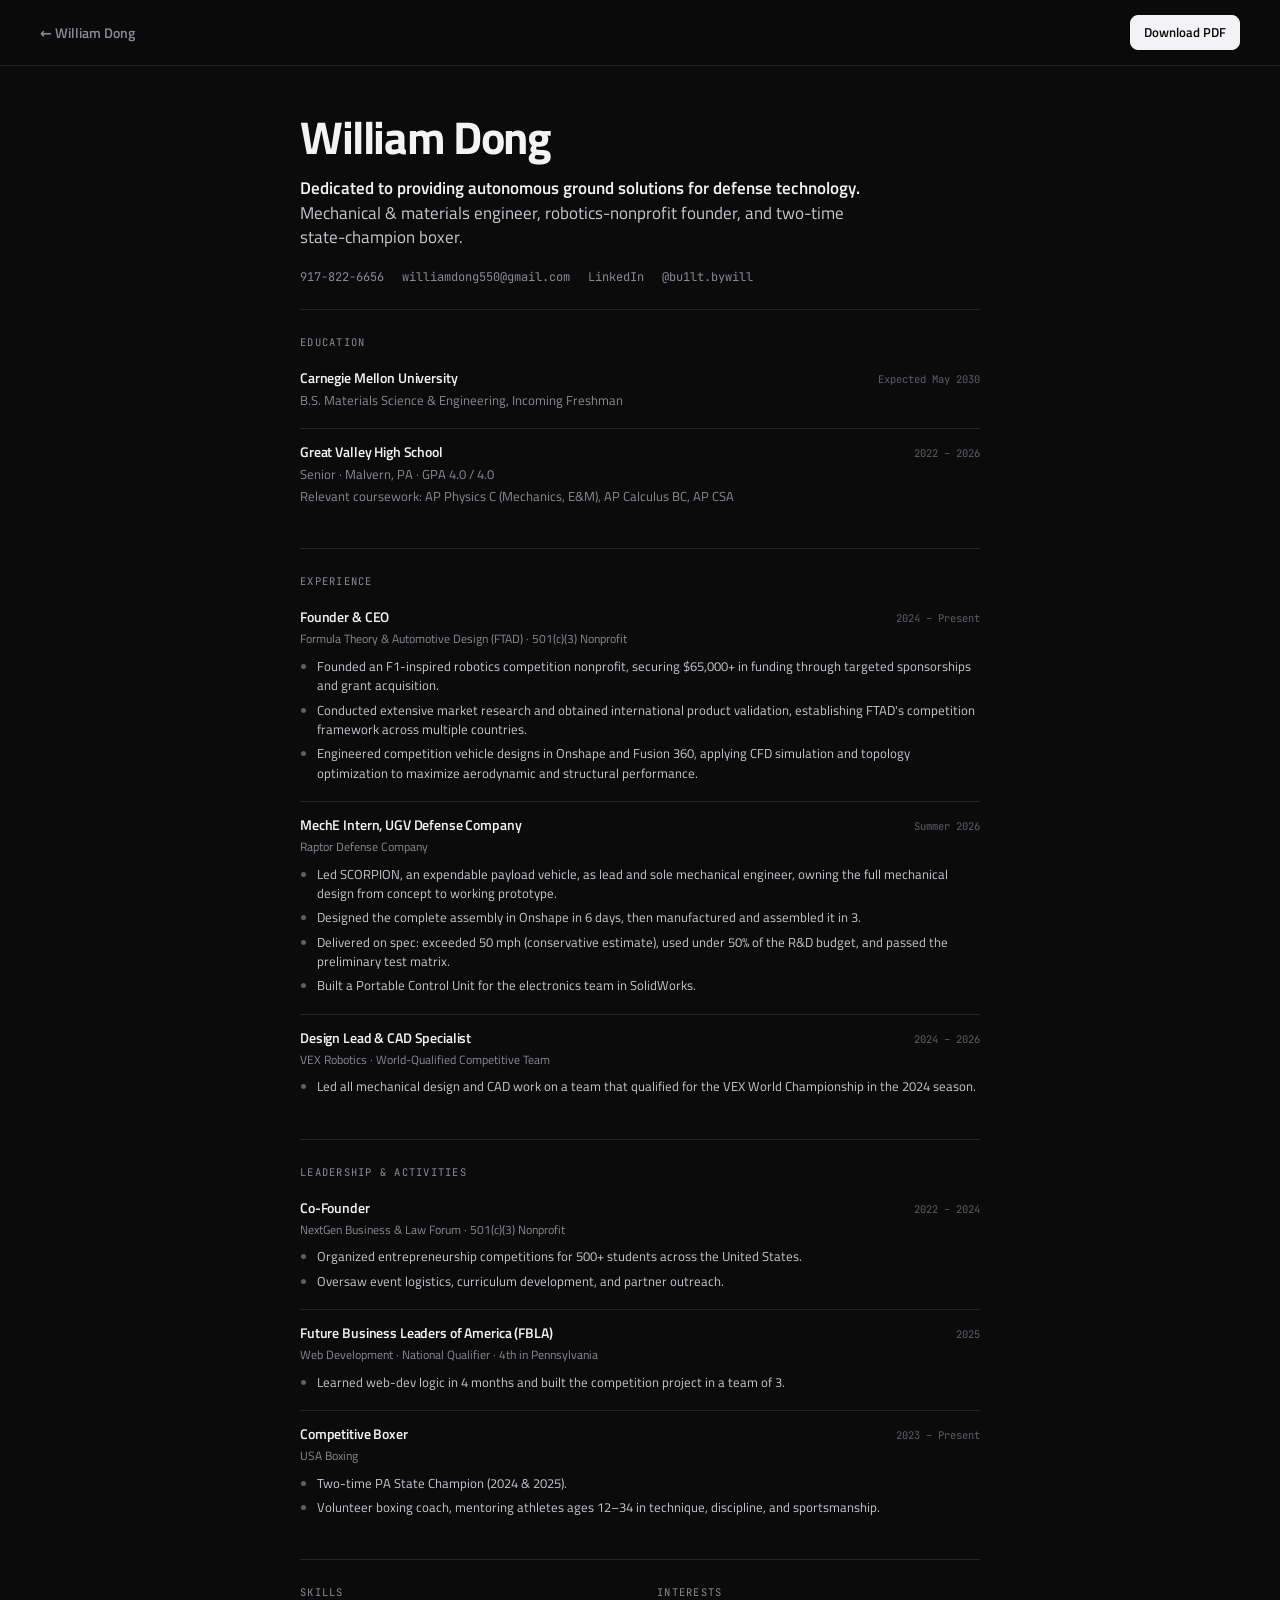
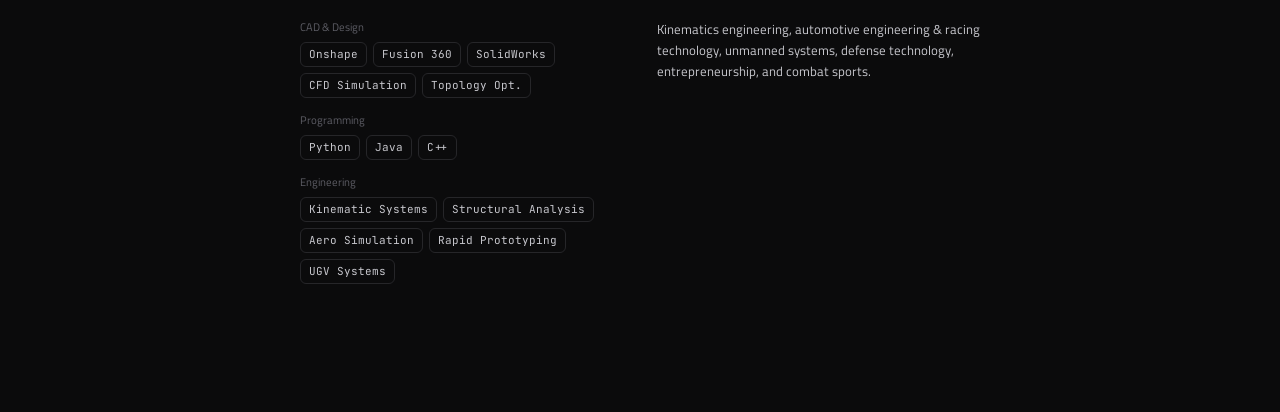
==== resume.html @ ffdb3987 "Résumé: FBLA 2025 + activity line; sync downloadable PDF - FBLA entry now shows year 2025 with a lin" ====
<!doctype html>
<html lang="en">
<head>
  <meta charset="utf-8" />
  <meta name="viewport" content="width=device-width, initial-scale=1" />
  <title>Résumé · William Dong</title>
  <meta name="description" content="Résumé of William Dong, mechanical and materials engineer dedicated to providing autonomous ground solutions for defense technology." />
  <link rel="preconnect" href="https://fonts.googleapis.com" />
  <link rel="preconnect" href="https://fonts.gstatic.com" crossorigin />
  <link href="https://fonts.googleapis.com/css2?family=Titillium+Web:wght@300;400;600;700&family=JetBrains+Mono:wght@400;500&display=swap" rel="stylesheet" />
  <link rel="stylesheet" href="./styles.css" />
  <link rel="stylesheet" href="./resume.css" />
</head>
<body class="resume-body">
  <header class="resume-top">
    <a class="back" href="./index.html">← William Dong</a>
    <a class="btn btn-primary" href="./assets/William_Dong_Resume.pdf" download>Download PDF</a>
  </header>

  <main class="resume-wrap">
    <div class="r-head">
      <h1 class="r-name">William Dong</h1>
      <p class="r-thesis"><strong>Dedicated to providing autonomous ground solutions for defense technology.</strong> Mechanical &amp; materials engineer, robotics-nonprofit founder, and two-time state-champion boxer.</p>
      <div class="r-contact">
        <a href="tel:+19178226656">917-822-6656</a>
        <a href="mailto:williamdong550@gmail.com">williamdong550@gmail.com</a>
        <a href="https://www.linkedin.com/in/william-dong-8bb0b8313/" target="_blank" rel="noopener">LinkedIn</a>
        <a href="https://www.instagram.com/bu1lt.bywill" target="_blank" rel="noopener">@bu1lt.bywill</a>
      </div>
    </div>

    <!-- Education -->
    <section class="r-section">
      <div class="r-label">Education</div>
      <div class="xp">
        <div class="xp-item edu-item">
          <div class="xp-head"><span class="xp-role">Carnegie Mellon University</span><span class="xp-when">Expected May 2030</span></div>
          <div class="deg">B.S. Materials Science &amp; Engineering, Incoming Freshman</div>
        </div>
        <div class="xp-item edu-item">
          <div class="xp-head"><span class="xp-role">Great Valley High School</span><span class="xp-when">2022 – 2026</span></div>
          <div class="deg">Senior · Malvern, PA · GPA 4.0 / 4.0</div>
          <div class="deg">Relevant coursework: AP Physics C (Mechanics, E&amp;M), AP Calculus BC, AP CSA</div>
        </div>
      </div>
    </section>

    <!-- Experience -->
    <section class="r-section">
      <div class="r-label">Experience</div>
      <div class="xp">
        <div class="xp-item">
          <div class="xp-head"><span class="xp-role">Founder &amp; CEO</span><span class="xp-when">2024 – Present</span></div>
          <div class="xp-org">Formula Theory &amp; Automotive Design (FTAD) · 501(c)(3) Nonprofit</div>
          <ul class="r-bullets">
            <li>Founded an F1-inspired robotics competition nonprofit, securing $65,000+ in funding through targeted sponsorships and grant acquisition.</li>
            <li>Conducted extensive market research and obtained international product validation, establishing FTAD's competition framework across multiple countries.</li>
            <li>Engineered competition vehicle designs in Onshape and Fusion 360, applying CFD simulation and topology optimization to maximize aerodynamic and structural performance.</li>
          </ul>
        </div>
        <div class="xp-item">
          <div class="xp-head"><span class="xp-role">MechE Intern, UGV Defense Company</span><span class="xp-when">Summer 2026</span></div>
          <div class="xp-org">Raptor Defense Company</div>
          <ul class="r-bullets">
            <li>Led SCORPION, an expendable payload vehicle, as lead and sole mechanical engineer, owning the full mechanical design from concept to working prototype.</li>
            <li>Designed the complete assembly in Onshape in 6 days, then manufactured and assembled it in 3.</li>
            <li>Delivered on spec: exceeded 50 mph (conservative estimate), used under 50% of the R&amp;D budget, and passed the preliminary test matrix.</li>
            <li>Built a Portable Control Unit for the electronics team in SolidWorks.</li>
          </ul>
        </div>
        <div class="xp-item">
          <div class="xp-head"><span class="xp-role">Design Lead &amp; CAD Specialist</span><span class="xp-when">2024 – 2026</span></div>
          <div class="xp-org">VEX Robotics · World-Qualified Competitive Team</div>
          <ul class="r-bullets">
            <li>Led all mechanical design and CAD work on a team that qualified for the VEX World Championship in the 2024 season.</li>
          </ul>
        </div>
      </div>
    </section>

    <!-- Leadership & Activities -->
    <section class="r-section">
      <div class="r-label">Leadership &amp; Activities</div>
      <div class="xp">
        <div class="xp-item">
          <div class="xp-head"><span class="xp-role">Co-Founder</span><span class="xp-when">2022 – 2024</span></div>
          <div class="xp-org">NextGen Business &amp; Law Forum · 501(c)(3) Nonprofit</div>
          <ul class="r-bullets">
            <li>Organized entrepreneurship competitions for 500+ students across the United States.</li>
            <li>Oversaw event logistics, curriculum development, and partner outreach.</li>
          </ul>
        </div>
        <div class="xp-item">
          <div class="xp-head"><span class="xp-role">Future Business Leaders of America (FBLA)</span><span class="xp-when">2025</span></div>
          <div class="xp-org">Web Development · National Qualifier · 4th in Pennsylvania</div>
          <ul class="r-bullets">
            <li>Learned web-dev logic in 4 months and built the competition project in a team of 3.</li>
          </ul>
        </div>
        <div class="xp-item">
          <div class="xp-head"><span class="xp-role">Competitive Boxer</span><span class="xp-when">2023 – Present</span></div>
          <div class="xp-org">USA Boxing</div>
          <ul class="r-bullets">
            <li>Two-time PA State Champion (2024 &amp; 2025).</li>
            <li>Volunteer boxing coach, mentoring athletes ages 12–34 in technique, discipline, and sportsmanship.</li>
          </ul>
        </div>
      </div>
    </section>

    <!-- Skills + Interests -->
    <section class="r-section">
      <div class="r-cols">
        <div>
          <div class="r-label">Skills</div>
          <div class="skills" style="margin-top:0;">
            <div class="skill-group">
              <div class="sg-label">CAD &amp; Design</div>
              <div class="sg-items"><span>Onshape</span><span>Fusion 360</span><span>SolidWorks</span><span>CFD Simulation</span><span>Topology Opt.</span></div>
            </div>
            <div class="skill-group">
              <div class="sg-label">Programming</div>
              <div class="sg-items"><span>Python</span><span>Java</span><span>C++</span></div>
            </div>
            <div class="skill-group">
              <div class="sg-label">Engineering</div>
              <div class="sg-items"><span>Kinematic Systems</span><span>Structural Analysis</span><span>Aero Simulation</span><span>Rapid Prototyping</span><span>UGV Systems</span></div>
            </div>
          </div>
        </div>
        <div>
          <div class="r-label">Interests</div>
          <p class="r-interests">Kinematics engineering, automotive engineering &amp; racing technology, unmanned systems, defense technology, entrepreneurship, and combat sports.</p>
        </div>
      </div>
    </section>
  </main>
</body>
</html>
---- styles.css ----
/* styles.css — design tokens + base + landing. Minimal, flat, near-monochrome.
   No gradients anywhere; borders + whitespace do the work. The trainer page adds
   games/trainer.css on top of these tokens. */

:root {
  --bg: #0b0b0c;
  --bg-2: #0f0f11;
  --panel: #131315;
  --panel-2: #1b1b1e;
  --line: #262629;
  --line-2: #34343a;
  --text: #f3f3f5;
  --text-2: #c7c7cd;
  --muted: #8a8a93;
  --muted-2: #5e5e66;
  --accent: #ededf0;          /* "accent" is just near-white — used for inverted buttons */
  /* semantic score colors (trainer grading only) */
  --good: #46b56b;
  --warning: #d9a441;
  --serious: #d67f56;
  --critical: #d15a4f;
  --mono: 'JetBrains Mono', ui-monospace, SFMono-Regular, Menlo, monospace;
  --sans: 'Titillium Web', system-ui, -apple-system, 'Segoe UI', Roboto, Helvetica, Arial, sans-serif;
  --maxw: 940px;
}

* { box-sizing: border-box; }
html { scroll-behavior: smooth; }
body {
  margin: 0;
  font-family: var(--sans);
  color: var(--text);
  background: var(--bg);
  -webkit-font-smoothing: antialiased;
  line-height: 1.55;
}
a { color: inherit; }
/* Landing uses an all-lowercase treatment (source keeps real casing for a11y/SEO). */
body.home { text-transform: lowercase; }
h1, h2, h3, h4 { margin: 0; line-height: 1.12; font-weight: 700; letter-spacing: -0.02em; }
p { margin: 0; }
img { max-width: 100%; display: block; }

/* ---- Buttons (shared) ---- */
.btn {
  display: inline-flex; align-items: center; gap: 8px;
  font: inherit; font-weight: 600; font-size: 12.5px;
  padding: 7px 13px; border-radius: 8px; cursor: pointer;
  border: 1px solid var(--line-2); background: transparent; color: var(--text);
  text-decoration: none; transition: background 0.15s ease, border-color 0.15s ease, color 0.15s ease;
}
.btn-primary { background: var(--text); border-color: var(--text); color: var(--bg); }
.btn-primary:hover { background: #ffffff; border-color: #ffffff; }
.btn-ghost { background: transparent; border-color: var(--line-2); color: var(--text-2); }
.btn-ghost:hover { border-color: var(--muted); color: var(--text); }

/* ============================ LANDING ============================ */

.wrap { max-width: var(--maxw); margin: 0 auto; padding: 0 clamp(20px, 6vw, 40px); }
/* On wide screens, bias the whole column toward the top-left rather than dead-center. */
@media (min-width: 1040px) {
  .wrap { margin-left: clamp(24px, 5vw, 80px); margin-right: auto; }
}

/* ---- Nav ---- */
.nav {
  position: sticky; top: 0; z-index: 30;
  display: flex; align-items: center; gap: 18px;
  padding: 16px clamp(20px, 6vw, 40px);
  background: color-mix(in srgb, var(--bg) 82%, transparent);
  backdrop-filter: blur(10px);
  border-bottom: 1px solid transparent;
  transition: border-color 0.2s ease;
}
.nav.scrolled { border-color: var(--line); }
.nav .brand { font-weight: 600; letter-spacing: -0.02em; font-size: 14px; text-decoration: none; margin-right: auto; }
.nav .links { display: flex; gap: 4px; align-items: center; }
.nav .links a {
  color: var(--muted); text-decoration: none; font-size: 13px; font-weight: 400;
  padding: 7px 11px; border-radius: 7px;
}
.nav .links a:hover { color: var(--text); }
.nav .links a.cta { color: var(--text); border: 1px solid var(--line-2); }
.nav .links a.cta:hover { border-color: var(--muted); }
@media (max-width: 620px) { .nav .links a.hide-sm { display: none; } }

/* ---- Hero ---- */
.hero { padding: clamp(20px, 3.5vw, 40px) 0 clamp(16px, 3vw, 30px); }
.hero-card {
  display: grid; grid-template-columns: minmax(0, 1.05fr) minmax(250px, 0.95fr); gap: clamp(22px, 4vw, 48px);
  align-items: start; padding: clamp(20px, 3vw, 32px);
  border: 1px solid var(--line); border-radius: 14px;
  background: color-mix(in srgb, var(--bg) 86%, transparent);
}
.hero .name { font-size: clamp(30px, 7.5vw, 62px); font-weight: 700; letter-spacing: -0.03em; }
.hero .caption { margin-top: clamp(11px, 2vw, 17px); font-size: clamp(14.5px, 2.3vw, 18px); color: var(--text); font-weight: 400; letter-spacing: -0.01em; max-width: 24ch; line-height: 1.3; }
.hero .sub { margin-top: 16px; max-width: 62ch; font-size: 13.5px; color: var(--muted); line-height: 1.65; }
.hero .cta-row { margin-top: 18px; display: flex; flex-wrap: wrap; gap: 9px; }

/* Small, quick-reading companion to the name card. */
.interests { min-width: 0; }
.interests-label { font-family: var(--mono); color: var(--muted); font-size: 10px; letter-spacing: 0.1em; margin-bottom: 8px; }
.interest-list { border-top: 1px solid var(--line); }
.interest-item { padding: 9px 0 10px; border-bottom: 1px solid var(--line); }
.interest-item h2 { display: inline; font-size: 13px; letter-spacing: -0.01em; }
.interest-item h2::after { content: " — "; color: var(--muted-2); font-weight: 400; }
.interest-item p { display: inline; color: var(--muted); font-size: 12px; line-height: 1.42; }
.interest-item { transition: border-color 0.15s ease; }
.interest-item:hover { border-color: var(--muted); }
.interest-item:hover h2 { color: #fff; }
.interest-item kbd {
  display: inline-block; padding: 0 4px; border: 1px solid var(--line-2); border-bottom-color: var(--muted-2);
  border-radius: 3px; font: 500 9px/1.55 var(--mono); color: var(--text-2); vertical-align: 1px;
}
@media (max-width: 680px) {
  .hero-card { grid-template-columns: 1fr; gap: 22px; padding: 20px; }
}

/* ---- Ambient CAD backdrop (pre-rendered spinning monochrome SCORPION) ---- */
.cad-backdrop { position: fixed; inset: 0; z-index: 0; pointer-events: none; overflow: hidden; }
.cad-video {
  position: absolute; top: 50%; right: clamp(28px, 11vw, 180px); transform: translateY(-50%);
  width: min(40vw, 520px); height: auto;
  opacity: 0.13; filter: blur(1.6px);
  /* soft edge fade so the (opaque) video melts into the page — no rectangle seam */
  -webkit-mask-image: radial-gradient(115% 100% at 66% 50%, #000 42%, transparent 76%);
          mask-image: radial-gradient(115% 100% at 66% 50%, #000 42%, transparent 76%);
}
/* Page content sits above the backdrop; the project modal (z 60) stays on top of both. */
.hero, main, .foot { position: relative; z-index: 1; }
@media (max-width: 860px) { .cad-backdrop { display: none; } }

/* ---- Section scaffolding ---- */
.section { padding: clamp(24px, 4.5vw, 44px) 0; border-top: 1px solid var(--line); }
.section-head { margin-bottom: 20px; }
.section-head .kicker { font-family: var(--mono); font-size: 10.5px; color: var(--muted); letter-spacing: 0.08em; text-transform: lowercase; margin-bottom: 9px; }
.section-head h2 { font-size: clamp(16.5px, 2.8vw, 21px); }
.section-head p { color: var(--muted); font-size: 12.5px; max-width: 56ch; margin-top: 7px; }

/* ---- Featured trainer (flat) ---- */
.featured {
  border: 1px solid var(--line); border-radius: 14px; background: var(--panel);
  padding: clamp(20px, 3.6vw, 30px);
}
.featured .tag { font-family: var(--mono); font-size: 11px; color: var(--muted); letter-spacing: 0.06em; text-transform: lowercase; }
.featured h3 { font-size: clamp(18px, 3vw, 23px); margin: 10px 0 12px; }
.featured p { color: var(--text-2); font-size: 13.5px; line-height: 1.6; max-width: 62ch; }
.featured .cta-row { margin-top: 18px; display: flex; gap: 10px; flex-wrap: wrap; }

/* ---- Projects ---- */
.grid { display: grid; grid-template-columns: repeat(3, 1fr); gap: 10px; }
@media (max-width: 820px) { .grid { grid-template-columns: 1fr 1fr; } }
@media (max-width: 540px) { .grid { grid-template-columns: 1fr; } }
.proj {
  position: relative; display: flex; flex-direction: column;
  background: var(--panel); border: 1px solid var(--line); border-radius: 12px;
  padding: 15px; text-decoration: none; color: inherit;
  transition: border-color 0.15s ease; min-height: 146px;
}
.proj:hover { border-color: var(--line-2); }
.proj .p-top { display: flex; align-items: center; justify-content: flex-end; margin-bottom: 10px; }
.proj .p-status { font-family: var(--mono); font-size: 9.5px; letter-spacing: 0.04em; text-transform: lowercase; color: var(--muted-2); }
.proj .p-status.live { color: var(--good); }
.proj h3 { font-size: 13.5px; letter-spacing: -0.01em; font-weight: 600; }
.proj .p-desc { margin-top: 6px; color: var(--muted); font-size: 12px; line-height: 1.5; flex: 1; }
.proj .p-tags { margin-top: 11px; display: flex; flex-wrap: wrap; gap: 6px; }
.proj .p-tags span { font-size: 10px; color: var(--muted); font-family: var(--mono); }
.proj .p-tags span::before { content: "#"; opacity: 0.5; }
.proj .p-arrow { position: absolute; top: 15px; right: 15px; color: var(--muted); opacity: 0; transition: opacity 0.15s ease; }
.proj:hover .p-arrow { opacity: 1; }
/* Problem / solution card body (the full write-up now lives in the modal). */
.proj .p-ps { margin-top: 7px; display: flex; flex-direction: column; gap: 8px; flex: 1; }
.proj .ps-line { font-size: 11.5px; line-height: 1.42; color: var(--muted); margin: 0; }
.proj .ps-line.sol { color: var(--text-2); }
.proj .ps-k {
  display: block; font-family: var(--mono); font-size: 8.5px; letter-spacing: 0.09em;
  color: var(--muted-2); margin-bottom: 2px;
}
.proj-feature .ps-line { font-size: 12.5px; }

/* Trainer sits standalone on the right (it has an interactive demo); the other work is a grid on the left. */
.projects-layout { display: grid; grid-template-columns: 1.55fr 1fr; gap: 10px; align-items: stretch; }
.projects-layout > .grid { grid-template-columns: 1fr 1fr; }
@media (max-width: 720px) { .projects-layout { grid-template-columns: 1fr; } }
@media (max-width: 540px) { .projects-layout > .grid { grid-template-columns: 1fr; } }

.proj-feature { padding: 20px; background: var(--panel-2); border-color: var(--line-2); }
.proj-feature h3 { font-size: 17px; margin-top: 2px; }
.proj-feature .p-desc { font-size: 12.5px; color: var(--text-2); }
.pf-cta { margin-top: 16px; font-family: var(--mono); font-size: 12px; font-weight: 500; color: var(--text); }
.proj-feature:hover .pf-cta { text-decoration: underline; text-underline-offset: 3px; }

/* ---- About / experience / education ---- */
.about-bio { max-width: 64ch; color: var(--text-2); font-size: 13.5px; line-height: 1.68; }
.about-cols { display: grid; grid-template-columns: 1.5fr 1fr; gap: 34px; margin-top: 28px; }
@media (max-width: 720px) { .about-cols { grid-template-columns: 1fr; gap: 26px; } }
.col-title { font-family: var(--mono); font-size: 10.5px; color: var(--muted); letter-spacing: 0.08em; text-transform: lowercase; margin-bottom: 15px; }

.xp { display: flex; flex-direction: column; }
.xp-item { padding: 13px 0; border-top: 1px solid var(--line); }
.xp-item:first-of-type { border-top: 0; padding-top: 0; }
.xp-head { display: flex; justify-content: space-between; align-items: baseline; gap: 12px; }
.xp-role { font-size: 13.5px; font-weight: 600; letter-spacing: -0.01em; }
.xp-when { font-family: var(--mono); font-size: 10.5px; color: var(--muted-2); white-space: nowrap; }
.xp-org { font-size: 12px; color: var(--muted); margin-top: 2px; }
.xp-note { font-size: 12px; color: var(--text-2); margin-top: 7px; line-height: 1.55; }

.edu-item { padding-bottom: 18px; }
.edu-item .xp-role { font-size: 13.5px; }
.edu-item .deg { font-size: 12.5px; color: var(--muted); margin-top: 2px; }
.skills { margin-top: 26px; }
.skill-group { margin-bottom: 14px; }
.skill-group .sg-label { font-size: 11px; color: var(--muted-2); margin-bottom: 6px; }
.skill-group .sg-items { display: flex; flex-wrap: wrap; gap: 6px; }
.skill-group .sg-items span { font-size: 11px; font-family: var(--mono); color: var(--text-2); border: 1px solid var(--line); border-radius: 6px; padding: 3px 8px; }

/* ---- Story / timeline (horizontal rail; titles always shown, notes reveal on hover) ---- */
.timeline-h { margin-top: 4px; }
/* single continuous rail: one row, items shrink to fit so it never scrolls */
.tl-track { display: flex; flex-wrap: nowrap; gap: 0; align-items: flex-start; overflow: visible; }
.tl-item {
  position: relative; flex: 1 1 0; min-width: 0; cursor: pointer;
  border-top: 1px solid var(--line);
  padding: 17px 16px 4px 0;      /* rail sits on the top border; right pad separates columns */
  align-self: flex-start;
}
.tl-item:focus-visible { outline: 2px solid var(--muted); outline-offset: 4px; border-radius: 2px; }
.tl-dot {
  position: absolute; top: -6px; left: 0; width: 12px; height: 12px;
  border-radius: 50%; border: 1px solid var(--line-2); background: var(--bg);
  transition: border-color 0.15s ease;
}
.tl-item:hover .tl-dot { border-color: var(--muted); }
/* the present moment reads as a filled node */
.tl-now .tl-dot { background: var(--text); border-color: var(--text); }
/* clicking a node pins its blurb open; an extra ring marks the selected node */
.tl-dot::after {
  content: ""; position: absolute; inset: -4px; border-radius: 50%;
  border: 1px solid var(--muted); opacity: 0; transform: scale(0.55);
  transition: opacity 0.18s ease, transform 0.18s ease; pointer-events: none;
}
.tl-item.tl-pinned .tl-dot { border-color: var(--text); }
.tl-item.tl-pinned .tl-dot::after { opacity: 1; transform: none; }

.tl-meta { display: flex; align-items: baseline; gap: 8px; }
.tl-meta .tl-year { font-family: var(--mono); font-size: 12.5px; font-weight: 500; color: var(--text); letter-spacing: 0.01em; }
.tl-meta .tl-when { font-family: var(--mono); font-size: 9.5px; color: var(--muted-2); letter-spacing: 0.05em; text-transform: lowercase; }
.tl-title { font-size: 12.5px; font-weight: 600; letter-spacing: -0.01em; margin-top: 8px; color: var(--text); }
/* note is a floating popover: it overlays neighbours on hover, never pushes layout */
.tl-note {
  position: absolute; top: 100%; left: 0; z-index: 8;
  width: 240px; max-width: 82vw; margin-top: 8px;
  color: var(--text-2); font-size: 11.5px; line-height: 1.5;
  background: var(--panel-2); border: 1px solid var(--line-2); border-radius: 10px;
  box-shadow: 0 12px 32px -12px rgba(0, 0, 0, 0.65);
  padding: 11px 13px;
  opacity: 0; visibility: hidden; transform: translateY(-4px); pointer-events: none;
  transition: opacity 0.18s ease, transform 0.18s ease, visibility 0.18s ease;
}
/* right-edge items open leftward so the popover stays on-screen */
.tl-item:nth-last-child(-n+2) .tl-note { left: auto; right: 0; }
/* hover/focus peek only when nothing is pinned — so at most one caption ever shows */
.tl-track:not(.has-pinned) .tl-item:hover .tl-note,
.tl-track:not(.has-pinned) .tl-item:focus-within .tl-note,
.tl-item.tl-pinned .tl-note { opacity: 1; visibility: visible; transform: none; pointer-events: auto; }
.tl-note em { font-style: italic; color: var(--text); }
@media (prefers-reduced-motion: reduce) { .tl-note { transition: opacity 0.18s ease; } }

/* narrow screens: a horizontal line won't fit, so switch to a vertical timeline (still no scrollbars) */
@media (max-width: 820px) {
  .tl-track { flex-direction: column; }
  .tl-item {
    flex: none; width: 100%; min-width: 0;
    border-top: 0; border-left: 1px solid var(--line);
    padding: 0 0 20px 22px;        /* rail moves to the left edge */
  }
  .tl-item:last-child { padding-bottom: 0; }
  .tl-dot { top: 2px; left: -6px; }
  .tl-note,
  .tl-item:nth-last-child(-n+2) .tl-note { left: 22px; right: auto; width: min(340px, 86%); }
}

/* ---- Contact / footer ---- */
.contact h2 { font-size: clamp(18px, 3.6vw, 25px); }
.contact p { color: var(--muted); margin: 12px 0 20px; max-width: 50ch; font-size: 13.5px; }
.contact .links { display: flex; gap: 10px; flex-wrap: wrap; }
.icon-btn {
  display: inline-flex; align-items: center; justify-content: center;
  width: 40px; height: 40px; border-radius: 9px;
  border: 1px solid var(--line-2); background: transparent; color: var(--text-2);
  text-decoration: none;
  transition: background 0.15s ease, border-color 0.15s ease, color 0.15s ease, transform 0.15s ease;
}
.icon-btn:hover { border-color: var(--muted); color: var(--text); transform: translateY(-1px); }
.icon-btn:focus-visible { outline: 2px solid var(--muted); outline-offset: 2px; }
.icon-btn svg { width: 18px; height: 18px; display: block; }
@media (prefers-reduced-motion: reduce) { .icon-btn { transition: none; } .icon-btn:hover { transform: none; } }
footer.foot { border-top: 1px solid var(--line); padding: 24px 0; }
footer.foot .wrap { display: flex; align-items: center; justify-content: space-between; gap: 12px; flex-wrap: wrap; }
footer.foot .muted { color: var(--muted-2); font-size: 12px; }

/* reveal-on-scroll — fade only (no translate) so elements don't shift on render */
.reveal { opacity: 0; transition: opacity 0.5s ease; }
.reveal.in { opacity: 1; }
@media (prefers-reduced-motion: reduce) {
  .reveal { opacity: 1; transition: none; }
  html { scroll-behavior: auto; }
}

/* ---- Project detail modal ---- */
.modal { position: fixed; inset: 0; z-index: 60; display: grid; place-items: center; padding: clamp(14px, 4vw, 32px); }
.modal[hidden] { display: none; }
.modal-backdrop { position: absolute; inset: 0; background: rgba(0, 0, 0, 0.62); backdrop-filter: blur(4px); animation: modal-fade 0.18s ease; }
.modal-card {
  position: relative; z-index: 1; width: min(880px, 100%); max-height: min(88vh, 720px);
  overflow: auto; background: var(--panel); border: 1px solid var(--line-2);
  border-radius: 16px; animation: modal-pop 0.2s ease;
}
.modal-x {
  position: absolute; top: 12px; right: 12px; z-index: 3;
  width: 30px; height: 30px; border-radius: 8px; cursor: pointer;
  border: 1px solid var(--line-2); background: var(--panel-2); color: var(--text-2);
  font-size: 19px; line-height: 1; display: grid; place-items: center;
  transition: color 0.15s ease, border-color 0.15s ease;
}
.modal-x:hover { color: var(--text); border-color: var(--muted); }
.modal-body { display: grid; grid-template-columns: 1fr 0.85fr; align-items: stretch; }
.modal.no-media .modal-body { grid-template-columns: 1fr; }
.modal-main { padding: clamp(22px, 3.4vw, 34px); }
.pm-status { font-family: var(--mono); font-size: 11px; letter-spacing: 0.04em; color: var(--muted-2); text-transform: lowercase; }
.pm-status.live { color: var(--good); }
.pm-title { font-size: clamp(20px, 3.2vw, 26px); margin: 8px 0 14px; }
.pm-ps {
  margin: 0 0 16px; display: flex; flex-direction: column; gap: 10px;
  padding: 14px 16px; border: 1px solid var(--line); border-radius: 10px; background: var(--panel-2);
}
.pm-ps:empty { display: none; }
.pm-ps .ps-line { font-size: 13px; line-height: 1.5; color: var(--text-2); margin: 0; }
.pm-ps .ps-k {
  display: block; font-family: var(--mono); font-size: 9.5px; letter-spacing: 0.08em;
  color: var(--muted); margin-bottom: 3px;
}
.pm-desc { color: var(--text-2); font-size: 14px; line-height: 1.68; }
.pm-tags { margin-top: 18px; display: flex; flex-wrap: wrap; gap: 8px; }
.pm-tags:empty { display: none; }
.pm-tags span { font-size: 11px; font-family: var(--mono); color: var(--muted); }
.pm-tags span::before { content: "#"; opacity: 0.5; }
.pm-actions { margin-top: 22px; display: flex; gap: 10px; flex-wrap: wrap; }
.pm-actions:empty { display: none; }
.modal-media { background: #f4f4f5; display: flex; flex-direction: column; min-height: 260px; border-left: 1px solid var(--line); }
.modal.no-media .modal-media { display: none; }
.modal-media > #pmImg { width: 100%; flex: 1; min-height: 0; object-fit: contain; padding: 18px; }
.modal-media > #pmModel {
  width: 100%; flex: 1; min-height: 340px;
  --poster-color: transparent;
  background:
    radial-gradient(120% 90% at 50% 12%, #fbfbfc 0%, #eeeef1 60%, #e4e4e8 100%);
}
.modal-media > #pmModel[hidden] { display: none; }
.pm-thumbs { display: flex; gap: 8px; padding: 0 14px 14px; flex-wrap: wrap; }
.pm-thumbs:empty { display: none; }
.pm-thumbs button {
  width: 54px; height: 40px; padding: 0; border-radius: 6px; overflow: hidden; cursor: pointer;
  border: 1px solid var(--line-2); background: #fff; opacity: 0.55;
  transition: opacity 0.15s ease, border-color 0.15s ease;
}
.pm-thumbs button:hover { opacity: 0.85; }
.pm-thumbs button.active { opacity: 1; border-color: #6b6b74; }
.pm-thumbs button img { width: 100%; height: 100%; object-fit: cover; padding: 0; }
.pm-thumbs button.thumb-3d {
  display: grid; place-items: center; opacity: 0.75;
  font-family: var(--mono); font-size: 12px; font-weight: 500; letter-spacing: 0.04em;
  color: var(--text-2); background: #fff;
}
.pm-thumbs button.thumb-3d::after { content: "\00B7 spin"; font-size: 9px; color: var(--muted); margin-left: 3px; }
.pm-thumbs button.thumb-3d.active { opacity: 1; color: var(--text); }
body.modal-open { overflow: hidden; }
@keyframes modal-fade { from { opacity: 0; } to { opacity: 1; } }
@keyframes modal-pop { from { opacity: 0; transform: translateY(8px) scale(0.99); } to { opacity: 1; transform: none; } }
@media (max-width: 680px) {
  .modal-body { grid-template-columns: 1fr; }
  .modal-media { order: -1; border-left: 0; border-bottom: 1px solid var(--line); min-height: 200px; }
}
@media (prefers-reduced-motion: reduce) {
  .modal-backdrop, .modal-card { animation: none; }
}
---- resume.css ----
/* resume.css — standalone résumé page. Reuses design tokens + .xp / .skill
   classes from styles.css; keeps real casing (not lowercased like the landing). */

.resume-top {
  position: sticky; top: 0; z-index: 10;
  display: flex; align-items: center; justify-content: space-between; gap: 12px;
  padding: 15px clamp(18px, 5vw, 40px);
  background: color-mix(in srgb, var(--bg) 86%, transparent);
  backdrop-filter: blur(10px); border-bottom: 1px solid var(--line);
}
.resume-top .back { color: var(--muted); text-decoration: none; font-weight: 600; font-size: 14px; }
.resume-top .back:hover { color: var(--text); }

.resume-wrap { max-width: 760px; margin: 0 auto; padding: clamp(26px, 5vw, 46px) clamp(18px, 5vw, 40px) 90px; }

/* ---- Header ---- */
.r-head { padding-bottom: 22px; border-bottom: 1px solid var(--line); }
.r-name { font-size: clamp(28px, 6vw, 46px); font-weight: 700; letter-spacing: -0.03em; }
.r-thesis { margin-top: 12px; font-size: clamp(14px, 2.2vw, 16.5px); color: var(--text-2); line-height: 1.5; max-width: 56ch; }
.r-thesis strong { color: var(--text); font-weight: 600; }
.r-contact { margin-top: 18px; display: flex; flex-wrap: wrap; gap: 7px 18px; font-family: var(--mono); font-size: 12px; color: var(--muted); }
.r-contact a { color: var(--muted); text-decoration: none; transition: color 0.15s ease; }
.r-contact a:hover { color: var(--text); }

/* ---- Sections (reuse .xp / .edu / .skills from styles.css) ---- */
.r-section { padding: 24px 0; border-top: 1px solid var(--line); }
.r-section:first-of-type { border-top: 0; }
.r-label { font-family: var(--mono); font-size: 10.5px; letter-spacing: 0.12em; text-transform: uppercase; color: var(--muted); margin-bottom: 18px; }

.r-bullets { margin: 8px 0 0; padding-left: 17px; }
.r-bullets li { font-size: 12.5px; color: var(--text-2); line-height: 1.55; margin-bottom: 5px; }
.r-bullets li::marker { color: var(--muted-2); }

.r-cols { display: grid; grid-template-columns: 1fr 1fr; gap: 22px 34px; }
@media (max-width: 640px) { .r-cols { grid-template-columns: 1fr; gap: 20px; } }

.r-interests { font-size: 12.5px; color: var(--text-2); line-height: 1.7; }

/* ---- Print: clean white sheet, hide the sticky bar ---- */
@page { margin: 12mm 14mm; }
@media print {
  .resume-top, .drift-off { display: none !important; }
  :root { --bg: #fff; --text: #111; --text-2: #333; --muted: #555; --muted-2: #777; --line: #ddd; --line-2: #ccc; }
  body { background: #fff; color: #111; }
  .resume-wrap { max-width: none; padding: 0; }
  .r-section { break-inside: avoid; }
}
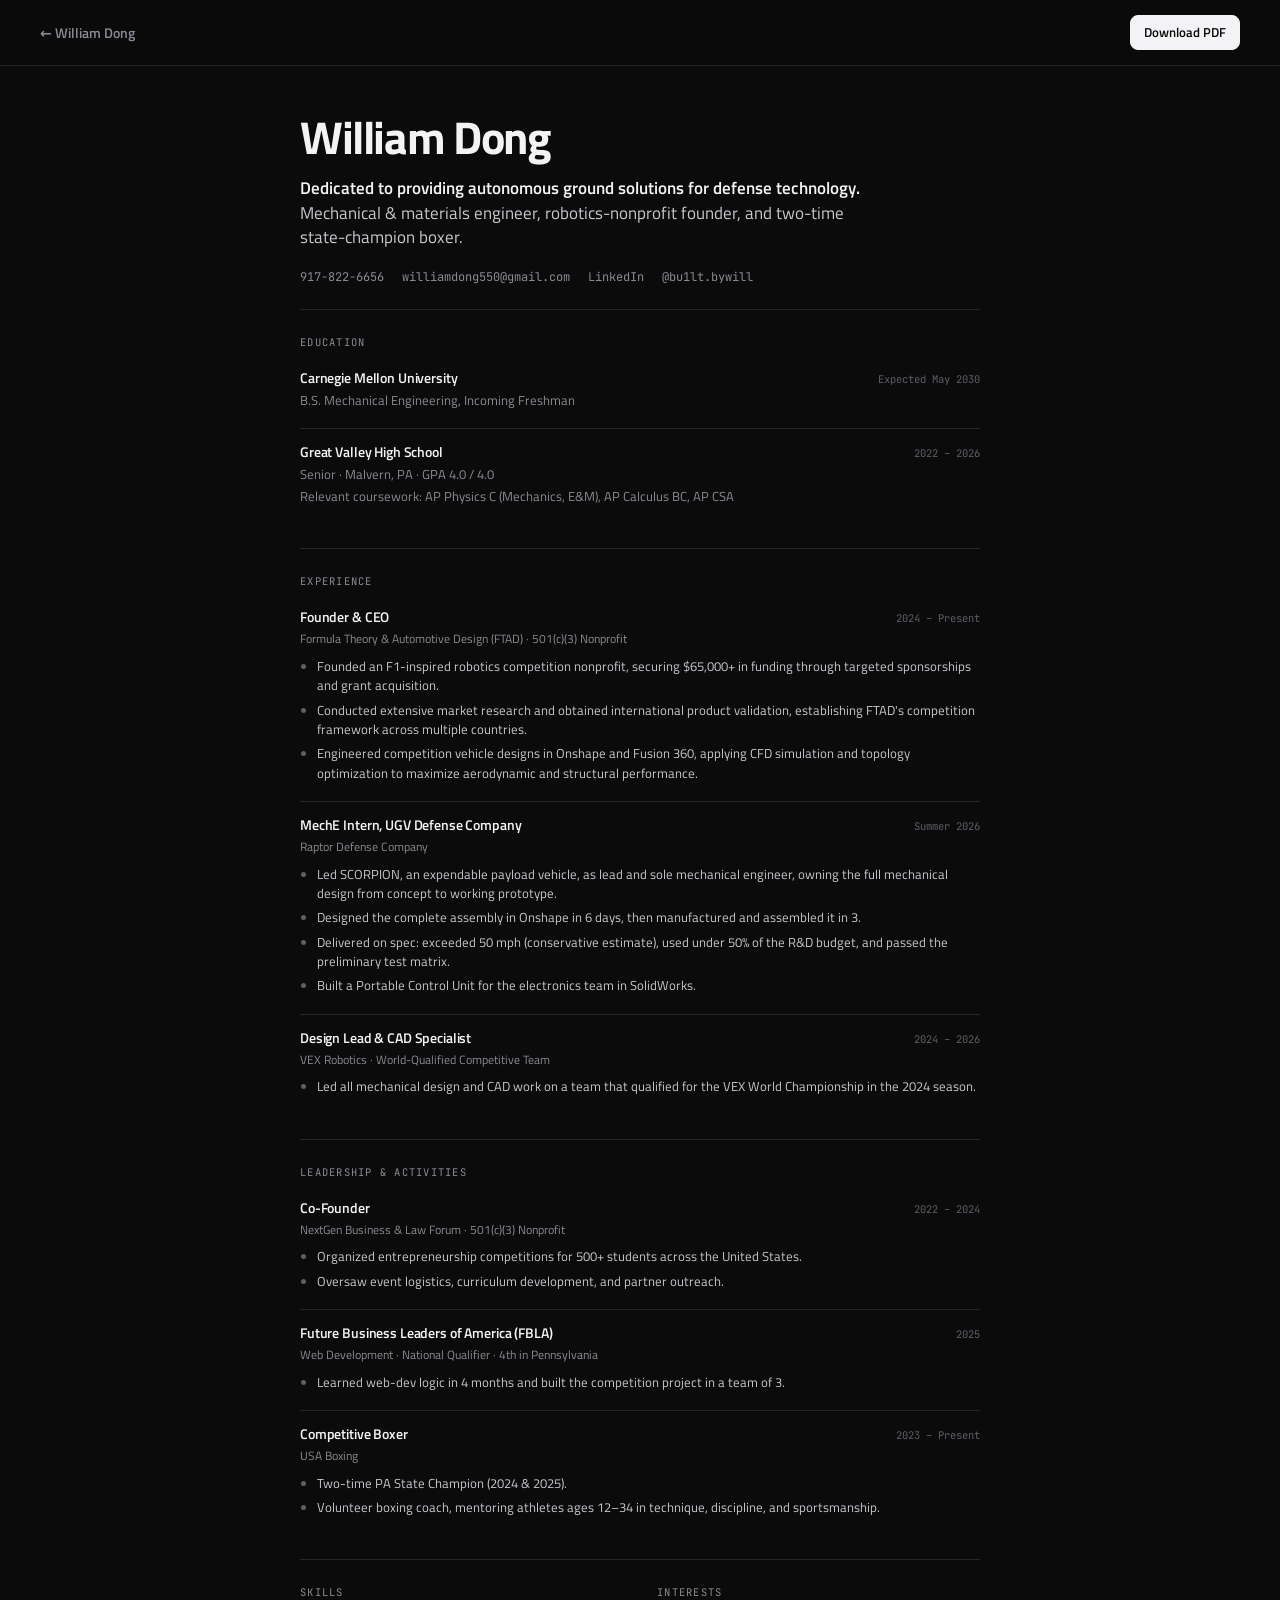
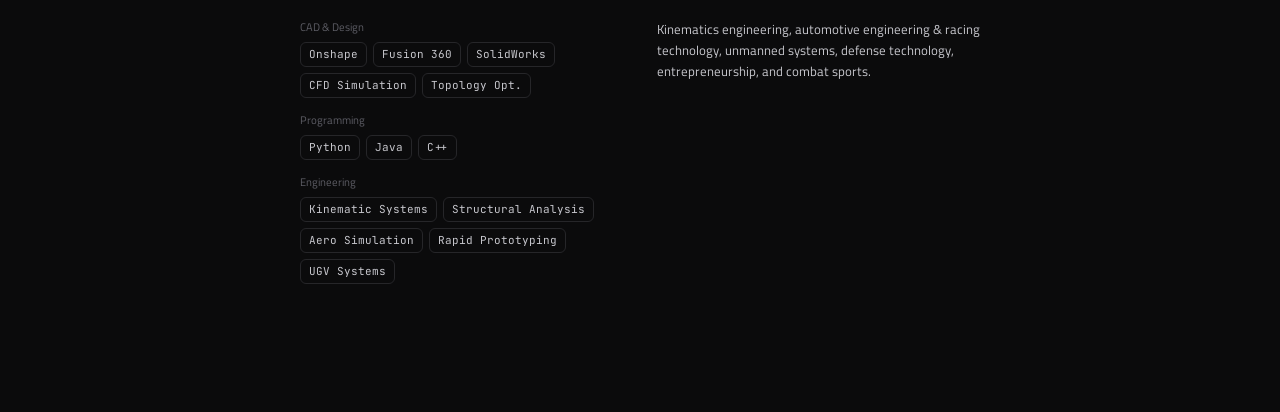
==== commit 053c2440: "Update résumé major to Mechanical Engineering Co-Authored-By: Claude Opus 4.8 <noreply@anthropic.com" ====
--- a/resume.html
+++ b/resume.html
@@ -35,7 +35,7 @@
       <div class="xp">
         <div class="xp-item edu-item">
           <div class="xp-head"><span class="xp-role">Carnegie Mellon University</span><span class="xp-when">Expected May 2030</span></div>
-          <div class="deg">B.S. Materials Science &amp; Engineering, Incoming Freshman</div>
+          <div class="deg">B.S. Mechanical Engineering, Incoming Freshman</div>
         </div>
         <div class="xp-item edu-item">
           <div class="xp-head"><span class="xp-role">Great Valley High School</span><span class="xp-when">2022 – 2026</span></div>
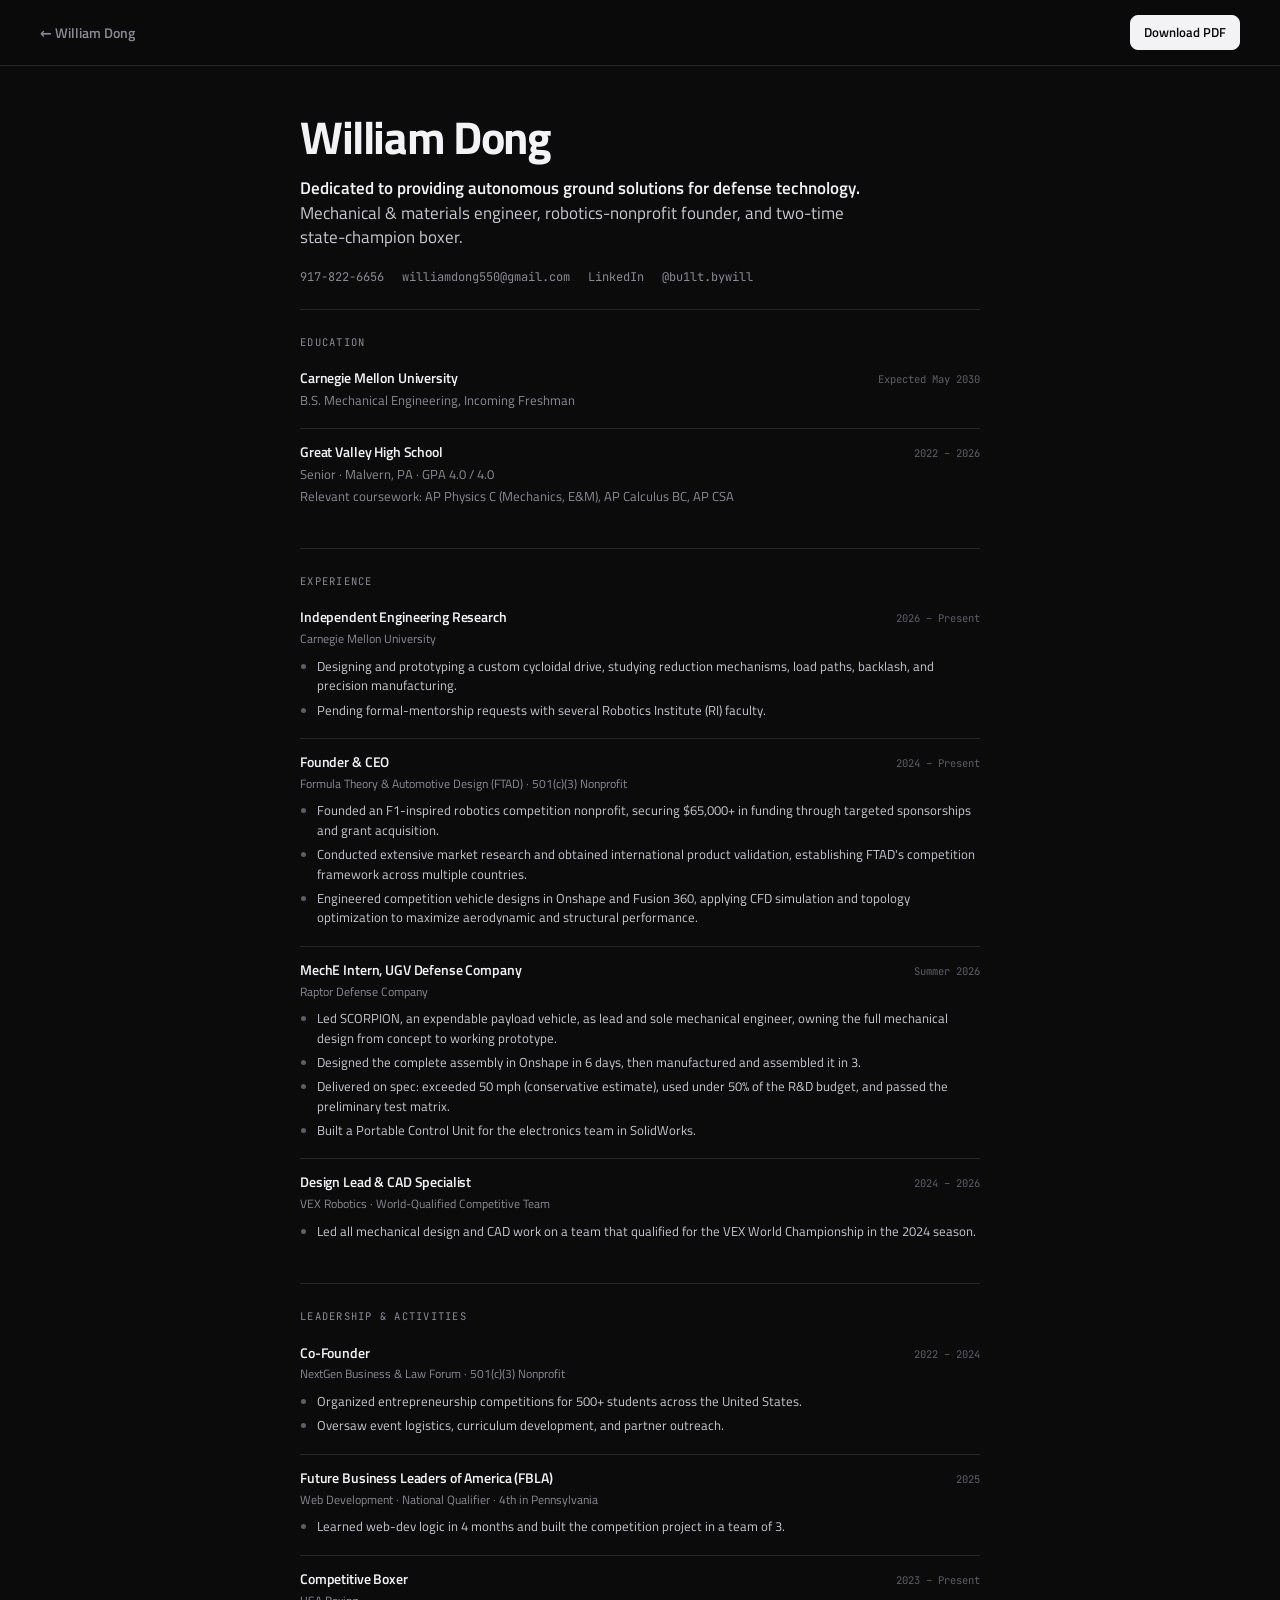
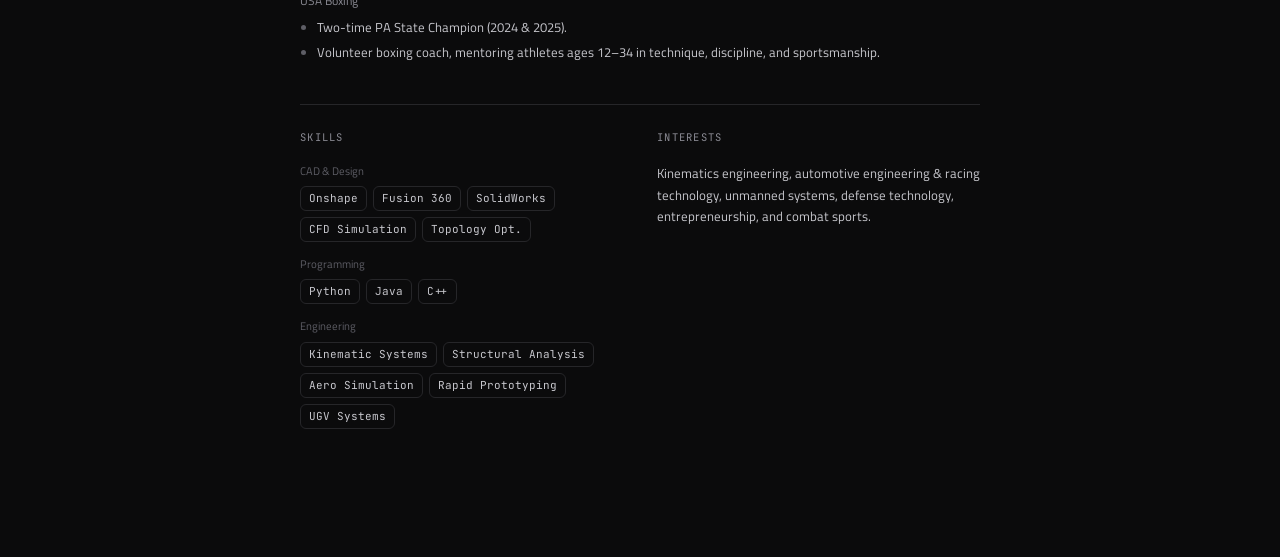
==== commit a34aaa89: "Add CMU independent research entry to résumé Co-Authored-By: Claude Opus 4.8 <noreply@anthropic.com>" ====
--- a/resume.html
+++ b/resume.html
@@ -49,6 +49,14 @@
     <section class="r-section">
       <div class="r-label">Experience</div>
       <div class="xp">
+        <div class="xp-item">
+          <div class="xp-head"><span class="xp-role">Independent Engineering Research</span><span class="xp-when">2026 – Present</span></div>
+          <div class="xp-org">Carnegie Mellon University</div>
+          <ul class="r-bullets">
+            <li>Designing and prototyping a custom cycloidal drive, studying reduction mechanisms, load paths, backlash, and precision manufacturing.</li>
+            <li>Pending formal-mentorship requests with several Robotics Institute (RI) faculty.</li>
+          </ul>
+        </div>
         <div class="xp-item">
           <div class="xp-head"><span class="xp-role">Founder &amp; CEO</span><span class="xp-when">2024 – Present</span></div>
           <div class="xp-org">Formula Theory &amp; Automotive Design (FTAD) · 501(c)(3) Nonprofit</div>
--- a/styles.css
+++ b/styles.css
@@ -349,7 +349,8 @@
 .pm-actions:empty { display: none; }
 .modal-media { background: #f4f4f5; display: flex; flex-direction: column; min-height: 260px; border-left: 1px solid var(--line); }
 .modal.no-media .modal-media { display: none; }
-.modal-media > #pmImg { width: 100%; flex: 1; min-height: 0; object-fit: contain; padding: 18px; }
+.modal-media > #pmImg { width: 100%; flex: 1; min-height: 0; object-fit: contain; padding: 18px; opacity: 0; transition: opacity .18s ease; }
+.modal-media > #pmImg.is-loaded { opacity: 1; }
 .modal-media > #pmModel {
   width: 100%; flex: 1; min-height: 340px;
   --poster-color: transparent;
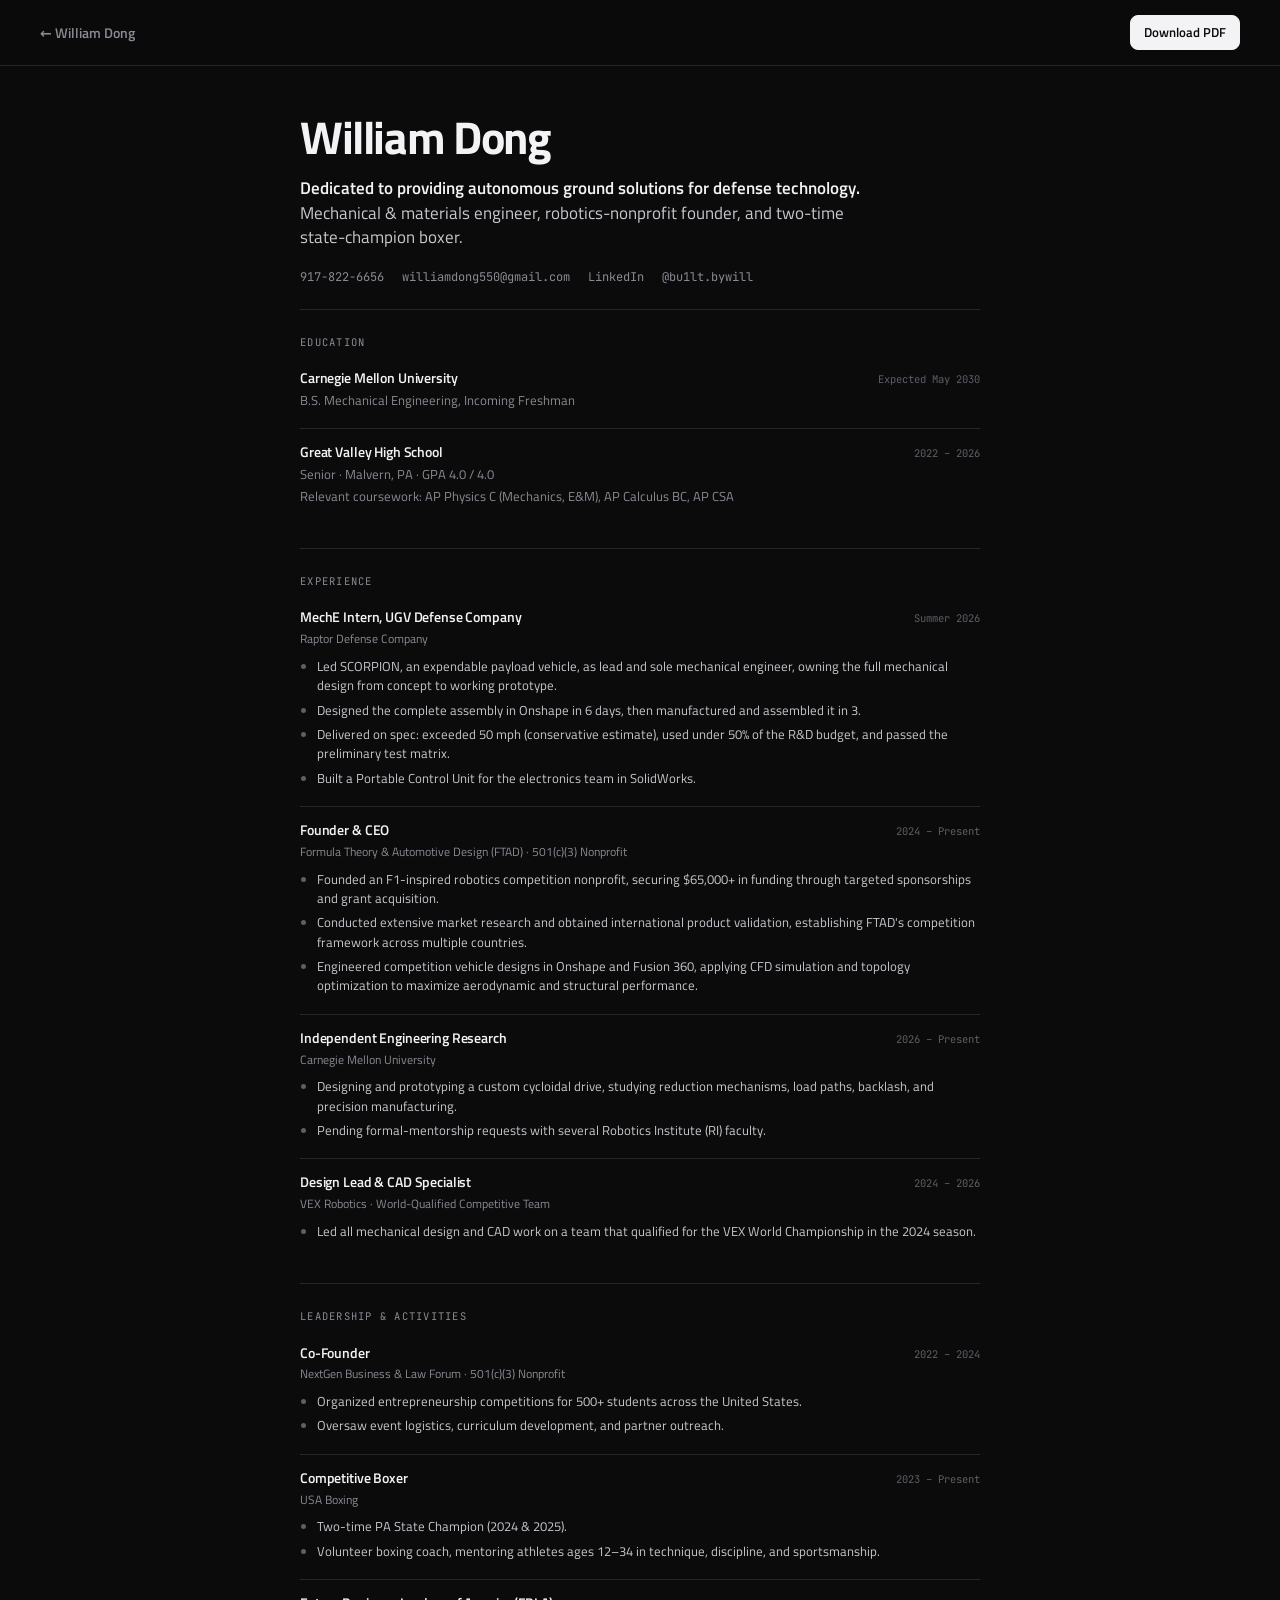
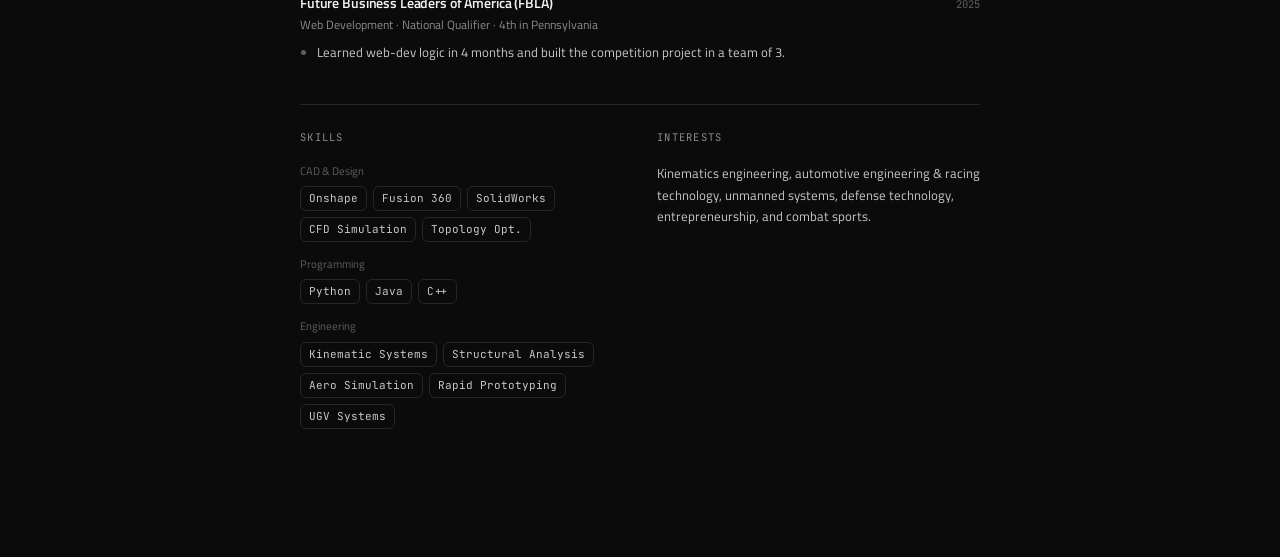
==== commit 1bc379be: "Résumé: reorder experiences by impact/relevance Lead Experience with the Raptor Defense UGV internsh" ====
--- a/resume.html
+++ b/resume.html
@@ -50,11 +50,13 @@
       <div class="r-label">Experience</div>
       <div class="xp">
         <div class="xp-item">
-          <div class="xp-head"><span class="xp-role">Independent Engineering Research</span><span class="xp-when">2026 – Present</span></div>
-          <div class="xp-org">Carnegie Mellon University</div>
+          <div class="xp-head"><span class="xp-role">MechE Intern, UGV Defense Company</span><span class="xp-when">Summer 2026</span></div>
+          <div class="xp-org">Raptor Defense Company</div>
           <ul class="r-bullets">
-            <li>Designing and prototyping a custom cycloidal drive, studying reduction mechanisms, load paths, backlash, and precision manufacturing.</li>
-            <li>Pending formal-mentorship requests with several Robotics Institute (RI) faculty.</li>
+            <li>Led SCORPION, an expendable payload vehicle, as lead and sole mechanical engineer, owning the full mechanical design from concept to working prototype.</li>
+            <li>Designed the complete assembly in Onshape in 6 days, then manufactured and assembled it in 3.</li>
+            <li>Delivered on spec: exceeded 50 mph (conservative estimate), used under 50% of the R&amp;D budget, and passed the preliminary test matrix.</li>
+            <li>Built a Portable Control Unit for the electronics team in SolidWorks.</li>
           </ul>
         </div>
         <div class="xp-item">
@@ -67,13 +69,11 @@
           </ul>
         </div>
         <div class="xp-item">
-          <div class="xp-head"><span class="xp-role">MechE Intern, UGV Defense Company</span><span class="xp-when">Summer 2026</span></div>
-          <div class="xp-org">Raptor Defense Company</div>
+          <div class="xp-head"><span class="xp-role">Independent Engineering Research</span><span class="xp-when">2026 – Present</span></div>
+          <div class="xp-org">Carnegie Mellon University</div>
           <ul class="r-bullets">
-            <li>Led SCORPION, an expendable payload vehicle, as lead and sole mechanical engineer, owning the full mechanical design from concept to working prototype.</li>
-            <li>Designed the complete assembly in Onshape in 6 days, then manufactured and assembled it in 3.</li>
-            <li>Delivered on spec: exceeded 50 mph (conservative estimate), used under 50% of the R&amp;D budget, and passed the preliminary test matrix.</li>
-            <li>Built a Portable Control Unit for the electronics team in SolidWorks.</li>
+            <li>Designing and prototyping a custom cycloidal drive, studying reduction mechanisms, load paths, backlash, and precision manufacturing.</li>
+            <li>Pending formal-mentorship requests with several Robotics Institute (RI) faculty.</li>
           </ul>
         </div>
         <div class="xp-item">
@@ -99,18 +99,18 @@
           </ul>
         </div>
         <div class="xp-item">
-          <div class="xp-head"><span class="xp-role">Future Business Leaders of America (FBLA)</span><span class="xp-when">2025</span></div>
-          <div class="xp-org">Web Development · National Qualifier · 4th in Pennsylvania</div>
-          <ul class="r-bullets">
-            <li>Learned web-dev logic in 4 months and built the competition project in a team of 3.</li>
-          </ul>
-        </div>
-        <div class="xp-item">
           <div class="xp-head"><span class="xp-role">Competitive Boxer</span><span class="xp-when">2023 – Present</span></div>
           <div class="xp-org">USA Boxing</div>
           <ul class="r-bullets">
             <li>Two-time PA State Champion (2024 &amp; 2025).</li>
             <li>Volunteer boxing coach, mentoring athletes ages 12–34 in technique, discipline, and sportsmanship.</li>
+          </ul>
+        </div>
+        <div class="xp-item">
+          <div class="xp-head"><span class="xp-role">Future Business Leaders of America (FBLA)</span><span class="xp-when">2025</span></div>
+          <div class="xp-org">Web Development · National Qualifier · 4th in Pennsylvania</div>
+          <ul class="r-bullets">
+            <li>Learned web-dev logic in 4 months and built the competition project in a team of 3.</li>
           </ul>
         </div>
       </div>
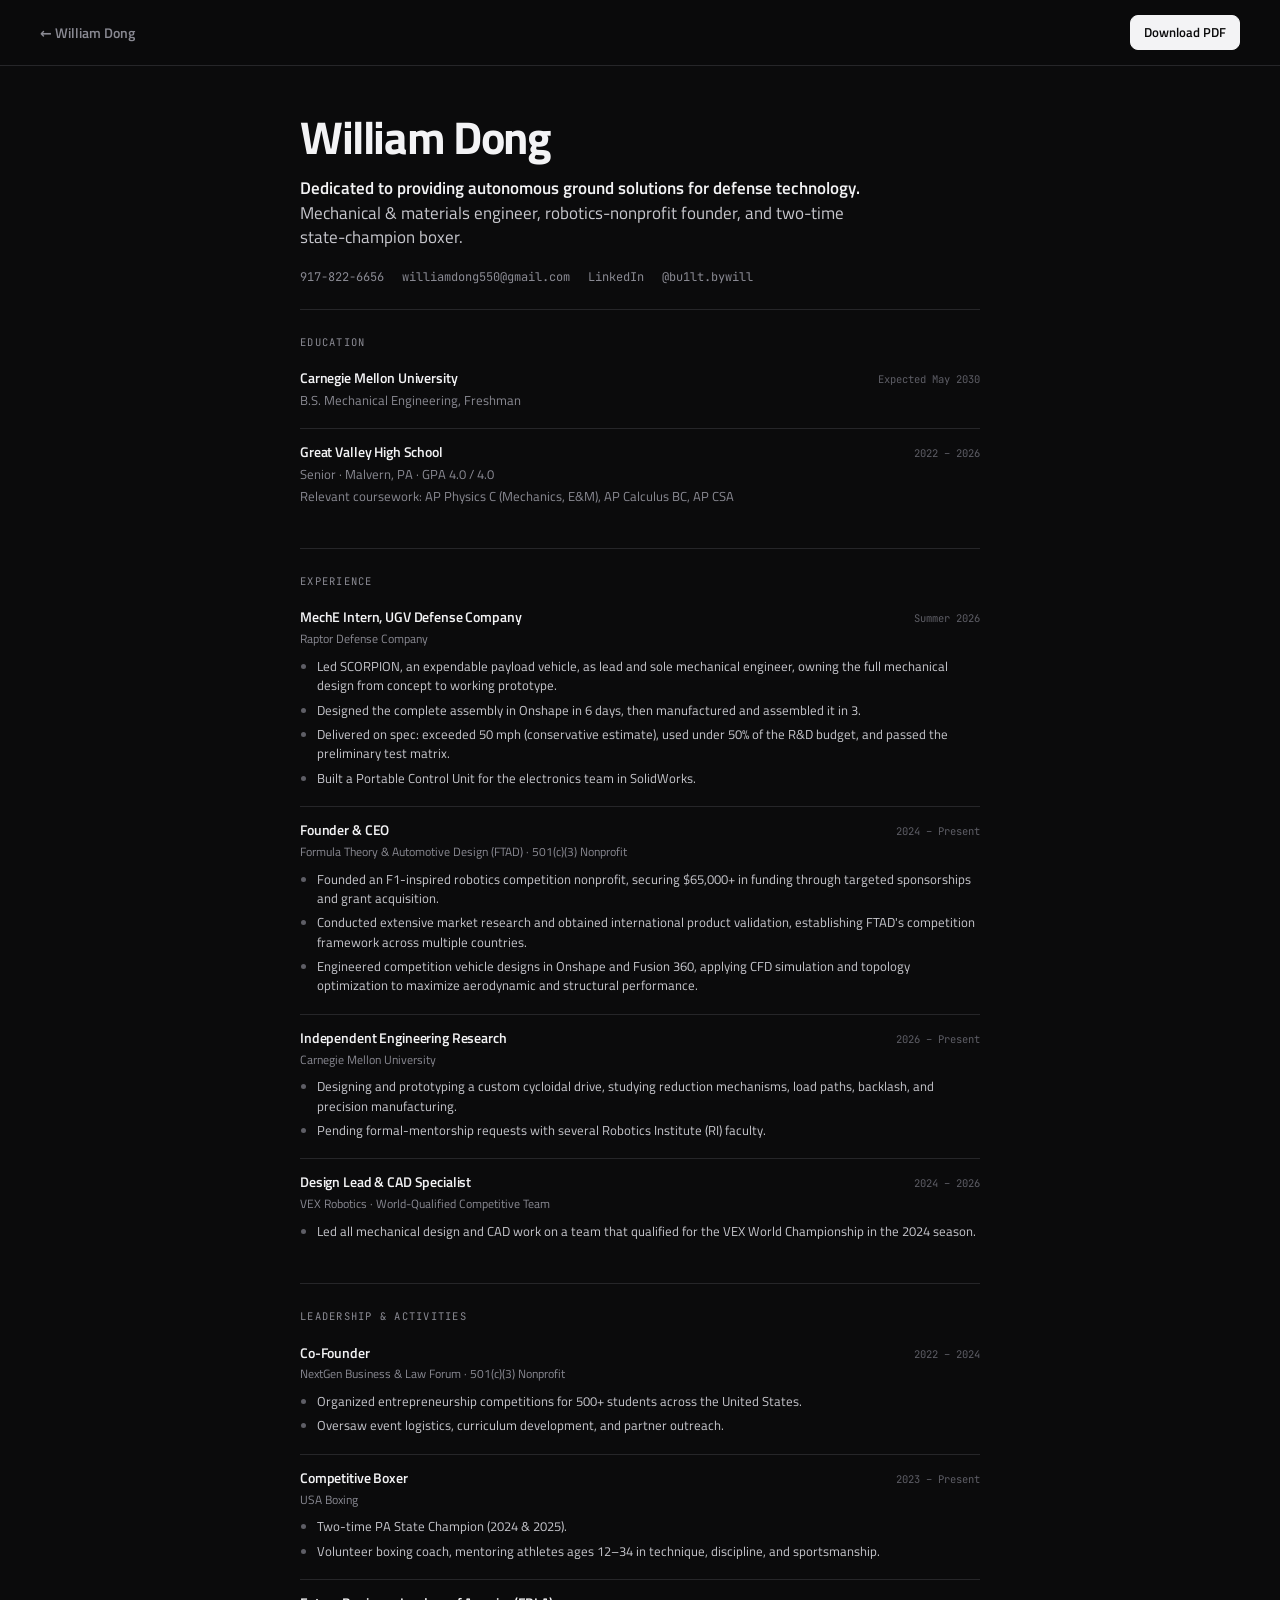
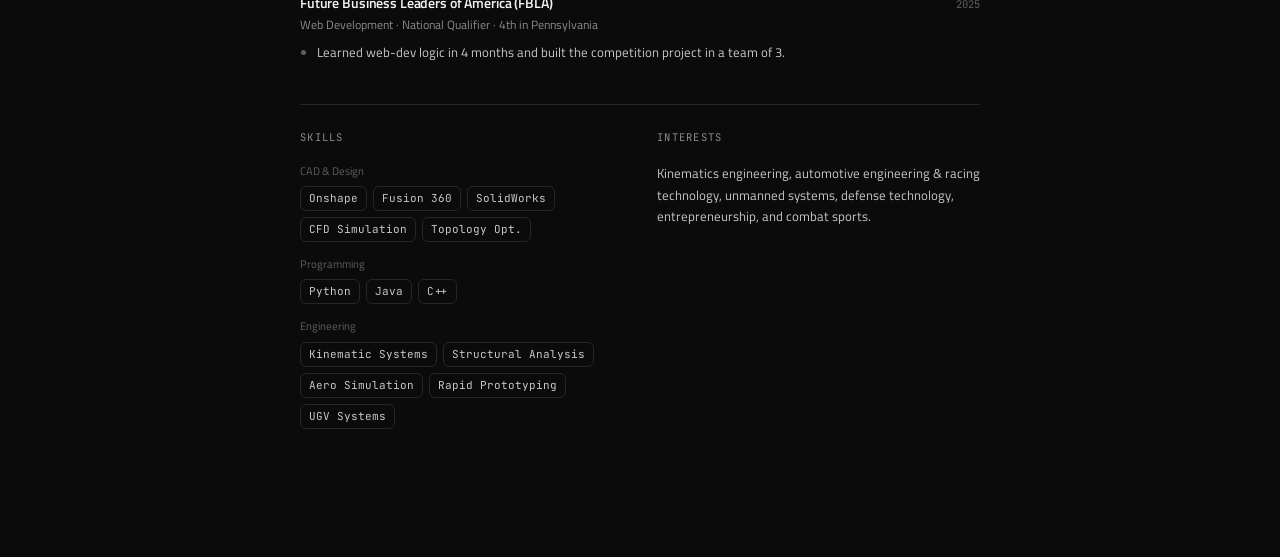
==== commit 1c3cc274: "Résumé: "Incoming Freshman" -> "Freshman" (page + PDF) Co-Authored-By: Claude Opus 4.8 <noreply@anth" ====
--- a/resume.html
+++ b/resume.html
@@ -35,7 +35,7 @@
       <div class="xp">
         <div class="xp-item edu-item">
           <div class="xp-head"><span class="xp-role">Carnegie Mellon University</span><span class="xp-when">Expected May 2030</span></div>
-          <div class="deg">B.S. Mechanical Engineering, Incoming Freshman</div>
+          <div class="deg">B.S. Mechanical Engineering, Freshman</div>
         </div>
         <div class="xp-item edu-item">
           <div class="xp-head"><span class="xp-role">Great Valley High School</span><span class="xp-when">2022 – 2026</span></div>
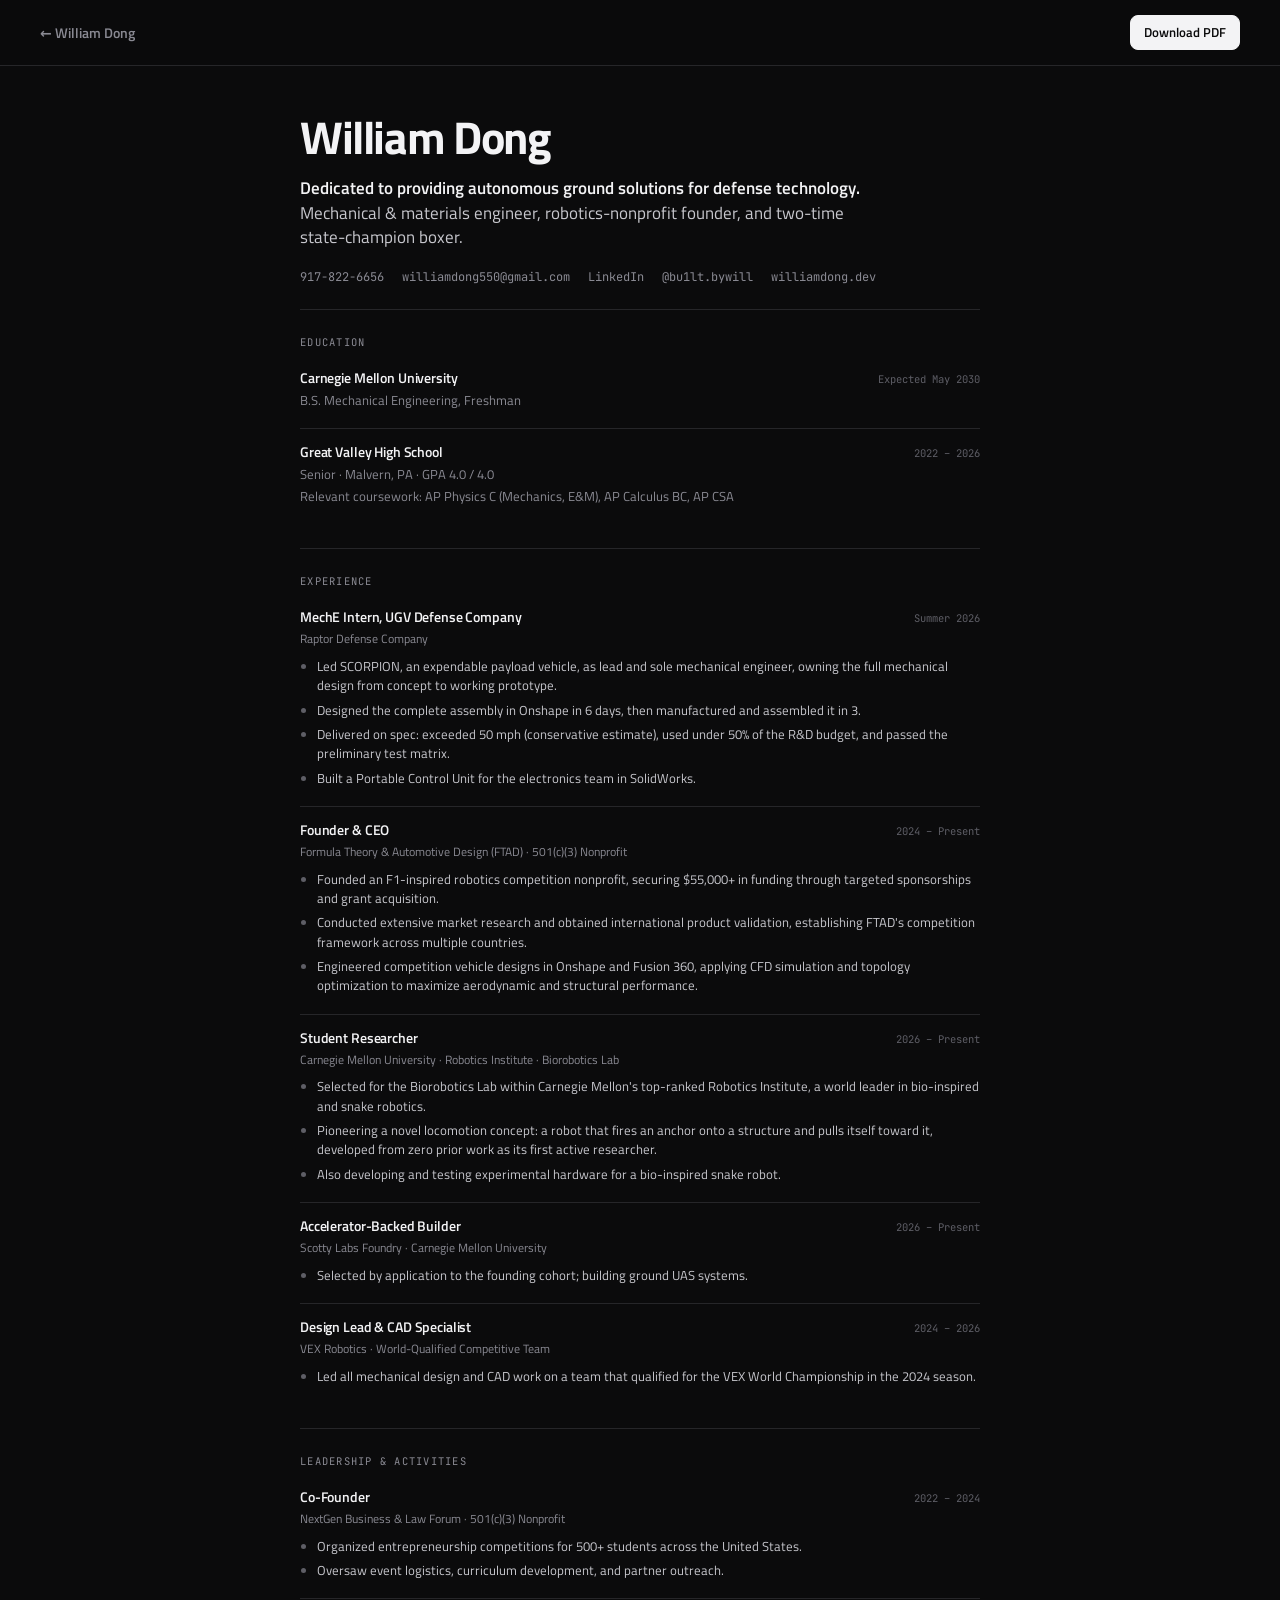
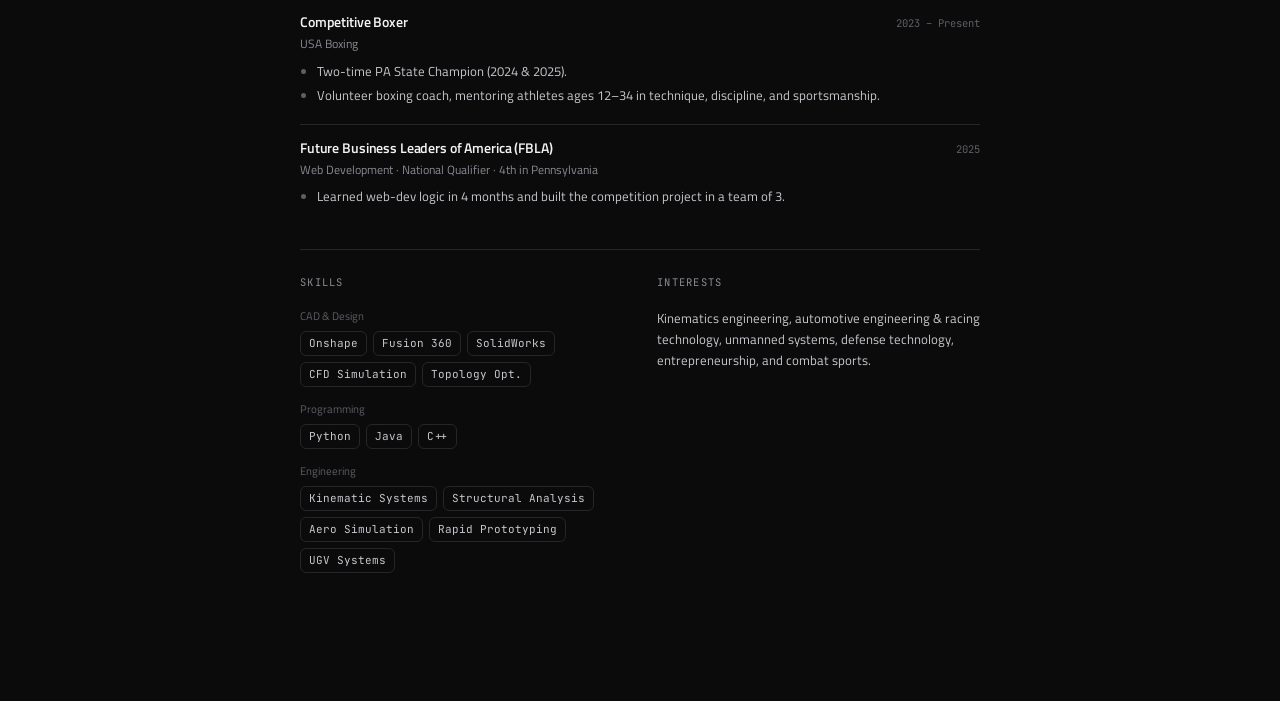
==== commit 6ef15c4d: "Update résumé (HTML + PDF) to match corporate source - Add Student Researcher (Biorobotics Lab) and " ====
--- a/resume.html
+++ b/resume.html
@@ -26,6 +26,7 @@
         <a href="mailto:williamdong550@gmail.com">williamdong550@gmail.com</a>
         <a href="https://www.linkedin.com/in/william-dong-8bb0b8313/" target="_blank" rel="noopener">LinkedIn</a>
         <a href="https://www.instagram.com/bu1lt.bywill" target="_blank" rel="noopener">@bu1lt.bywill</a>
+        <a href="https://williamdong.dev" target="_blank" rel="noopener">williamdong.dev</a>
       </div>
     </div>
 
@@ -63,17 +64,25 @@
           <div class="xp-head"><span class="xp-role">Founder &amp; CEO</span><span class="xp-when">2024 – Present</span></div>
           <div class="xp-org">Formula Theory &amp; Automotive Design (FTAD) · 501(c)(3) Nonprofit</div>
           <ul class="r-bullets">
-            <li>Founded an F1-inspired robotics competition nonprofit, securing $65,000+ in funding through targeted sponsorships and grant acquisition.</li>
+            <li>Founded an F1-inspired robotics competition nonprofit, securing $55,000+ in funding through targeted sponsorships and grant acquisition.</li>
             <li>Conducted extensive market research and obtained international product validation, establishing FTAD's competition framework across multiple countries.</li>
             <li>Engineered competition vehicle designs in Onshape and Fusion 360, applying CFD simulation and topology optimization to maximize aerodynamic and structural performance.</li>
           </ul>
         </div>
         <div class="xp-item">
-          <div class="xp-head"><span class="xp-role">Independent Engineering Research</span><span class="xp-when">2026 – Present</span></div>
-          <div class="xp-org">Carnegie Mellon University</div>
+          <div class="xp-head"><span class="xp-role">Student Researcher</span><span class="xp-when">2026 – Present</span></div>
+          <div class="xp-org">Carnegie Mellon University · Robotics Institute · Biorobotics Lab</div>
           <ul class="r-bullets">
-            <li>Designing and prototyping a custom cycloidal drive, studying reduction mechanisms, load paths, backlash, and precision manufacturing.</li>
-            <li>Pending formal-mentorship requests with several Robotics Institute (RI) faculty.</li>
+            <li>Selected for the Biorobotics Lab within Carnegie Mellon's top-ranked Robotics Institute, a world leader in bio-inspired and snake robotics.</li>
+            <li>Pioneering a novel locomotion concept: a robot that fires an anchor onto a structure and pulls itself toward it, developed from zero prior work as its first active researcher.</li>
+            <li>Also developing and testing experimental hardware for a bio-inspired snake robot.</li>
+          </ul>
+        </div>
+        <div class="xp-item">
+          <div class="xp-head"><span class="xp-role">Accelerator-Backed Builder</span><span class="xp-when">2026 – Present</span></div>
+          <div class="xp-org">Scotty Labs Foundry · Carnegie Mellon University</div>
+          <ul class="r-bullets">
+            <li>Selected by application to the founding cohort; building ground UAS systems.</li>
           </ul>
         </div>
         <div class="xp-item">
--- a/styles.css
+++ b/styles.css
@@ -190,6 +190,49 @@
 .pf-cta { margin-top: 16px; font-family: var(--mono); font-size: 12px; font-weight: 500; color: var(--text); }
 .proj-feature:hover .pf-cta { text-decoration: underline; text-underline-offset: 3px; }
 
+/* ---- Research experience ---- */
+.research-card {
+  background: var(--panel); border: 1px solid var(--line); border-radius: 12px;
+  padding: 20px 22px; transition: border-color 0.15s ease; max-width: 760px;
+}
+.research-card:hover { border-color: var(--line-2); }
+.rc-top { display: flex; align-items: center; justify-content: space-between; gap: 12px; flex-wrap: wrap; }
+.rc-org { font-family: var(--mono); font-size: 10px; letter-spacing: 0.06em; text-transform: lowercase; color: var(--muted-2); }
+.rc-status { font-family: var(--mono); font-size: 9.5px; letter-spacing: 0.04em; text-transform: lowercase; color: var(--muted-2); }
+.rc-status.live { color: var(--good); }
+.rc-summary { list-style: none; cursor: pointer; display: block; }
+.rc-summary::-webkit-details-marker { display: none; }
+.rc-summary::marker { content: ""; }
+.rc-summary:focus-visible { outline: 2px solid var(--line-2); outline-offset: 5px; border-radius: 8px; }
+.rc-toggle { display: inline-flex; align-items: center; gap: 5px; margin-top: 4px; font-family: var(--mono); font-size: 11px; color: var(--muted); }
+.rc-toggle .rc-t-less { display: none; }
+.research-card[open] .rc-toggle .rc-t-more { display: none; }
+.research-card[open] .rc-toggle .rc-t-less { display: inline; }
+.rc-chev { display: inline-block; transition: transform 0.2s ease; font-size: 15px; line-height: 1; }
+.research-card[open] .rc-chev { transform: rotate(90deg); }
+.rc-detail { margin-top: 15px; padding-top: 15px; border-top: 1px solid var(--line); }
+.research-card h3 { font-size: 15.5px; margin: 9px 0 7px; }
+.rc-meta { display: flex; flex-wrap: wrap; gap: 5px 14px; margin-bottom: 14px; }
+.rc-meta span { font-family: var(--mono); font-size: 10.5px; color: var(--muted); }
+.rc-meta span + span { padding-left: 14px; border-left: 1px solid var(--line-2); }
+.rc-ps { display: flex; flex-direction: column; gap: 11px; }
+.rc-ps .ps-line { font-size: 12.5px; line-height: 1.55; color: var(--muted); margin: 0; }
+.rc-ps .ps-line.sol { color: var(--text-2); }
+.rc-ps .ps-k {
+  display: block; font-family: var(--mono); font-size: 8.5px; letter-spacing: 0.09em;
+  color: var(--muted-2); margin-bottom: 3px; text-transform: uppercase;
+}
+.rc-ps em { color: var(--text-2); font-style: italic; }
+.rc-note { margin-top: 13px; font-size: 12px; line-height: 1.55; color: var(--text-2); }
+.rc-actions { margin-top: 15px; }
+.rc-cta {
+  font-family: var(--mono); font-size: 12px; font-weight: 500; color: var(--text);
+  text-decoration: none; border-bottom: 1px solid var(--line-2); padding-bottom: 1px;
+  transition: border-color 0.15s ease;
+}
+.rc-cta:hover { border-color: var(--muted); }
+@media (max-width: 540px) { .rc-meta span + span { padding-left: 0; border-left: none; } }
+
 /* ---- About / experience / education ---- */
 .about-bio { max-width: 64ch; color: var(--text-2); font-size: 13.5px; line-height: 1.68; }
 .about-cols { display: grid; grid-template-columns: 1.5fr 1fr; gap: 34px; margin-top: 28px; }
@@ -351,6 +394,8 @@
 .modal.no-media .modal-media { display: none; }
 .modal-media > #pmImg { width: 100%; flex: 1; min-height: 0; object-fit: contain; padding: 18px; opacity: 0; transition: opacity .18s ease; }
 .modal-media > #pmImg.is-loaded { opacity: 1; }
+.modal-media > #pmImg.zoomable { cursor: zoom-in; }
+.modal-media > #pmImg[hidden] { display: none; }
 .modal-media > #pmModel {
   width: 100%; flex: 1; min-height: 340px;
   --poster-color: transparent;
@@ -376,6 +421,25 @@
 .pm-thumbs button.thumb-3d::after { content: "\00B7 spin"; font-size: 9px; color: var(--muted); margin-left: 3px; }
 .pm-thumbs button.thumb-3d.active { opacity: 1; color: var(--text); }
 body.modal-open { overflow: hidden; }
+
+/* Lightbox: near-fullscreen render view, layered above the project modal */
+.lightbox { position: fixed; inset: 0; z-index: 80; display: grid; place-items: center; padding: clamp(16px, 4vw, 48px); }
+.lightbox[hidden] { display: none; }
+.lightbox-backdrop { position: absolute; inset: 0; background: rgba(0, 0, 0, 0.88); backdrop-filter: blur(6px); animation: modal-fade 0.18s ease; cursor: zoom-out; }
+.lightbox-img {
+  position: relative; z-index: 1; max-width: 94vw; max-height: 92vh;
+  object-fit: contain; border-radius: 6px; cursor: zoom-out;
+  box-shadow: 0 24px 80px rgba(0, 0, 0, 0.5); animation: modal-pop 0.18s ease;
+}
+.lightbox-x {
+  position: absolute; top: 16px; right: 18px; z-index: 3;
+  width: 40px; height: 40px; border-radius: 999px; cursor: pointer;
+  display: grid; place-items: center; font-size: 22px; line-height: 1;
+  color: #fff; background: rgba(0, 0, 0, 0.4); border: 1px solid rgba(255, 255, 255, 0.28);
+  transition: background 0.15s ease, border-color 0.15s ease;
+}
+.lightbox-x:hover { background: rgba(0, 0, 0, 0.6); border-color: rgba(255, 255, 255, 0.55); }
+
 @keyframes modal-fade { from { opacity: 0; } to { opacity: 1; } }
 @keyframes modal-pop { from { opacity: 0; transform: translateY(8px) scale(0.99); } to { opacity: 1; transform: none; } }
 @media (max-width: 680px) {
@@ -383,5 +447,5 @@
   .modal-media { order: -1; border-left: 0; border-bottom: 1px solid var(--line); min-height: 200px; }
 }
 @media (prefers-reduced-motion: reduce) {
-  .modal-backdrop, .modal-card { animation: none; }
-}
+  .modal-backdrop, .modal-card, .lightbox-backdrop, .lightbox-img { animation: none; }
+}
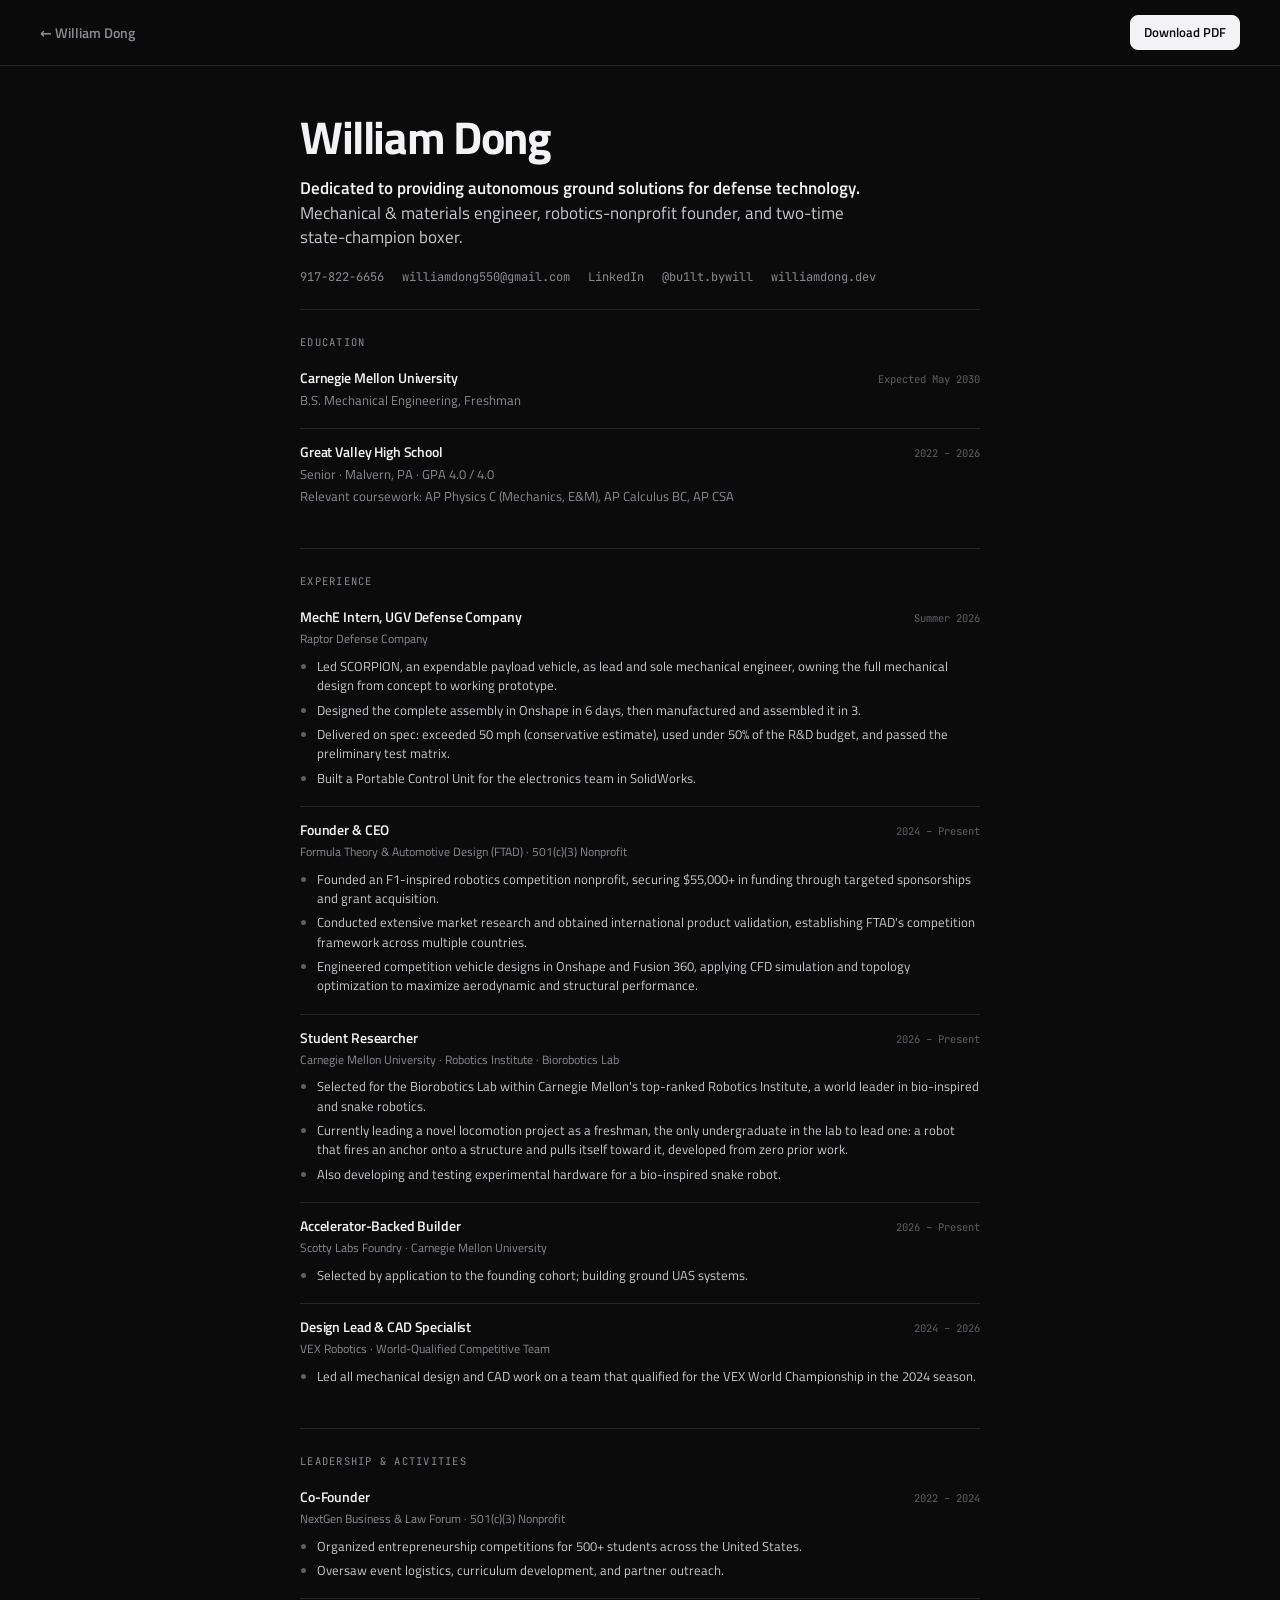
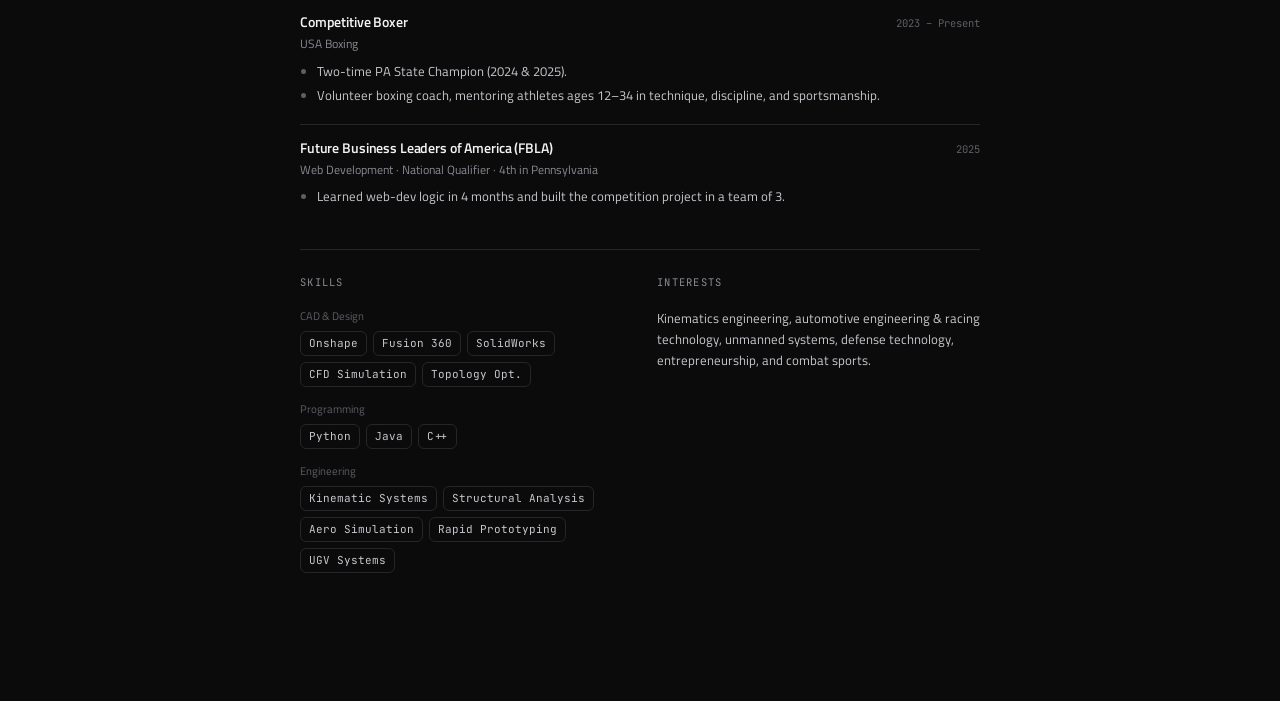
==== commit 6f5389f1: "Résumé: note project lead role at the Biorobotics Lab Update the Biorobotics bullet (HTML + PDF) and" ====
--- a/resume.html
+++ b/resume.html
@@ -74,7 +74,7 @@
           <div class="xp-org">Carnegie Mellon University · Robotics Institute · Biorobotics Lab</div>
           <ul class="r-bullets">
             <li>Selected for the Biorobotics Lab within Carnegie Mellon's top-ranked Robotics Institute, a world leader in bio-inspired and snake robotics.</li>
-            <li>Pioneering a novel locomotion concept: a robot that fires an anchor onto a structure and pulls itself toward it, developed from zero prior work as its first active researcher.</li>
+            <li>Currently leading a novel locomotion project as a freshman, the only undergraduate in the lab to lead one: a robot that fires an anchor onto a structure and pulls itself toward it, developed from zero prior work.</li>
             <li>Also developing and testing experimental hardware for a bio-inspired snake robot.</li>
           </ul>
         </div>
--- a/styles.css
+++ b/styles.css
@@ -179,9 +179,24 @@
 .proj-feature .ps-line { font-size: 12.5px; }
 
 /* Trainer sits standalone on the right (it has an interactive demo); the other work is a grid on the left. */
-.projects-layout { display: grid; grid-template-columns: 1.55fr 1fr; gap: 10px; align-items: stretch; }
-.projects-layout > .grid { grid-template-columns: 1fr 1fr; }
-@media (max-width: 720px) { .projects-layout { grid-template-columns: 1fr; } }
+.projects-layout { display: grid; grid-template-columns: 3fr 1fr; gap: 10px; align-items: stretch; }
+/* Column-major: fill a column 4 cards deep, then start a new column. */
+.projects-layout > .grid {
+  grid-template-columns: none;
+  grid-template-rows: repeat(4, auto);
+  grid-auto-flow: column;
+  grid-auto-columns: minmax(0, 1fr);
+  align-content: start;
+}
+@media (max-width: 720px) {
+  .projects-layout { grid-template-columns: 1fr; }
+  /* Stack vertically on narrow screens: revert to normal row flow. */
+  .projects-layout > .grid {
+    grid-template-rows: none;
+    grid-auto-flow: row;
+    grid-template-columns: 1fr 1fr;
+  }
+}
 @media (max-width: 540px) { .projects-layout > .grid { grid-template-columns: 1fr; } }
 
 .proj-feature { padding: 20px; background: var(--panel-2); border-color: var(--line-2); }
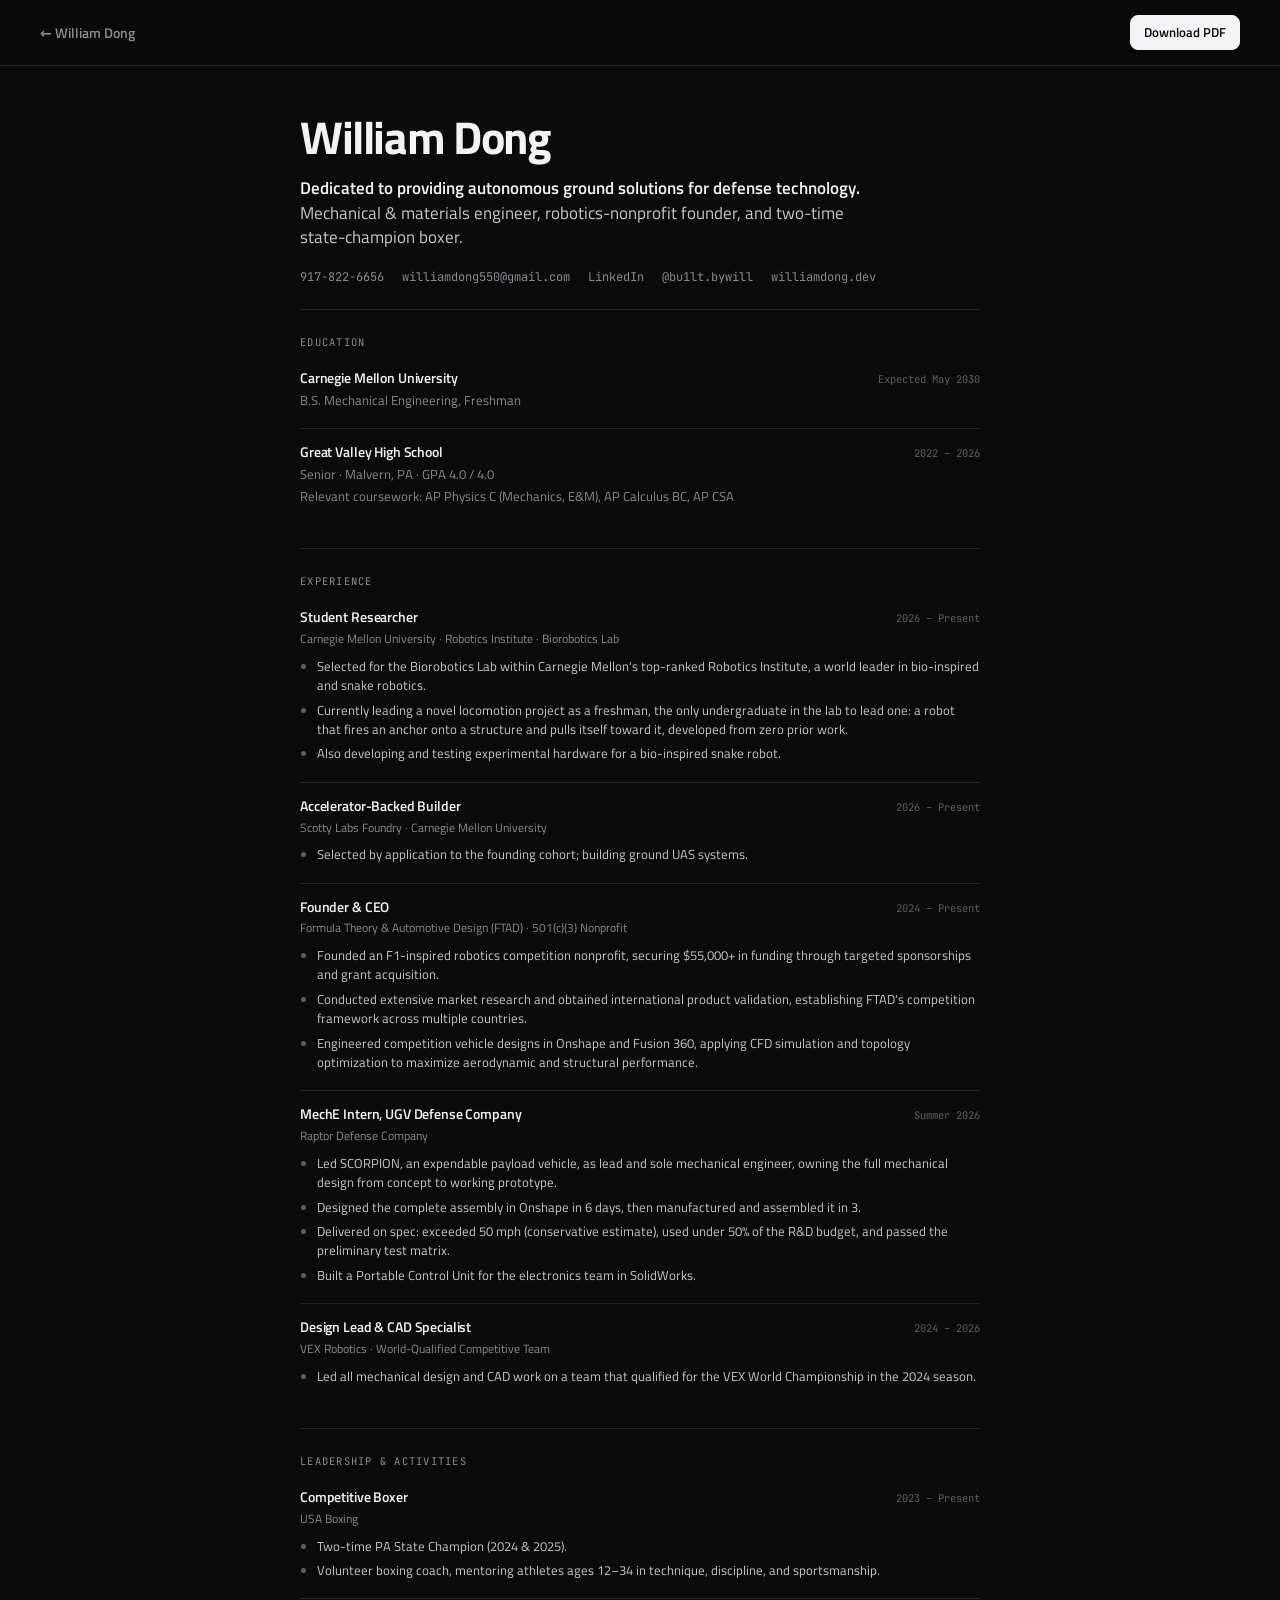
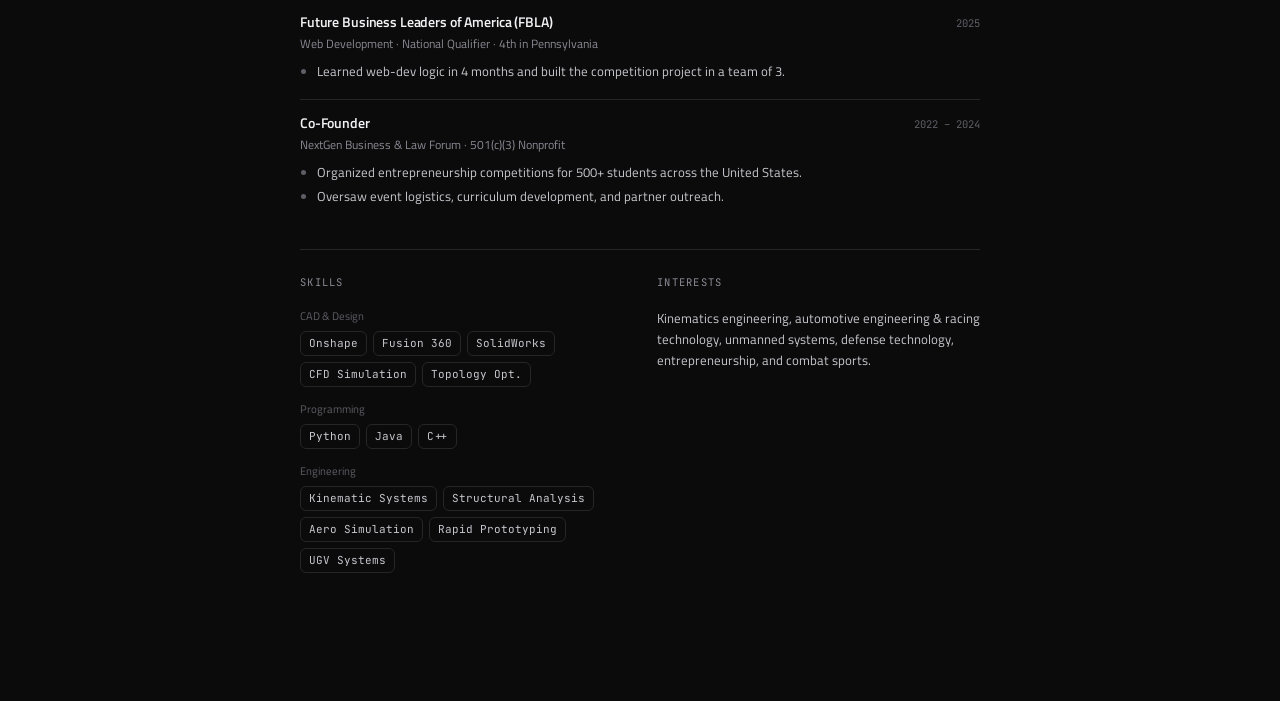
==== commit 37dbecb8: "Résumé: order experience and activities reverse chronologically Current roles first (most recent sta" ====
--- a/resume.html
+++ b/resume.html
@@ -51,25 +51,6 @@
       <div class="r-label">Experience</div>
       <div class="xp">
         <div class="xp-item">
-          <div class="xp-head"><span class="xp-role">MechE Intern, UGV Defense Company</span><span class="xp-when">Summer 2026</span></div>
-          <div class="xp-org">Raptor Defense Company</div>
-          <ul class="r-bullets">
-            <li>Led SCORPION, an expendable payload vehicle, as lead and sole mechanical engineer, owning the full mechanical design from concept to working prototype.</li>
-            <li>Designed the complete assembly in Onshape in 6 days, then manufactured and assembled it in 3.</li>
-            <li>Delivered on spec: exceeded 50 mph (conservative estimate), used under 50% of the R&amp;D budget, and passed the preliminary test matrix.</li>
-            <li>Built a Portable Control Unit for the electronics team in SolidWorks.</li>
-          </ul>
-        </div>
-        <div class="xp-item">
-          <div class="xp-head"><span class="xp-role">Founder &amp; CEO</span><span class="xp-when">2024 – Present</span></div>
-          <div class="xp-org">Formula Theory &amp; Automotive Design (FTAD) · 501(c)(3) Nonprofit</div>
-          <ul class="r-bullets">
-            <li>Founded an F1-inspired robotics competition nonprofit, securing $55,000+ in funding through targeted sponsorships and grant acquisition.</li>
-            <li>Conducted extensive market research and obtained international product validation, establishing FTAD's competition framework across multiple countries.</li>
-            <li>Engineered competition vehicle designs in Onshape and Fusion 360, applying CFD simulation and topology optimization to maximize aerodynamic and structural performance.</li>
-          </ul>
-        </div>
-        <div class="xp-item">
           <div class="xp-head"><span class="xp-role">Student Researcher</span><span class="xp-when">2026 – Present</span></div>
           <div class="xp-org">Carnegie Mellon University · Robotics Institute · Biorobotics Lab</div>
           <ul class="r-bullets">
@@ -83,6 +64,25 @@
           <div class="xp-org">Scotty Labs Foundry · Carnegie Mellon University</div>
           <ul class="r-bullets">
             <li>Selected by application to the founding cohort; building ground UAS systems.</li>
+          </ul>
+        </div>
+        <div class="xp-item">
+          <div class="xp-head"><span class="xp-role">Founder &amp; CEO</span><span class="xp-when">2024 – Present</span></div>
+          <div class="xp-org">Formula Theory &amp; Automotive Design (FTAD) · 501(c)(3) Nonprofit</div>
+          <ul class="r-bullets">
+            <li>Founded an F1-inspired robotics competition nonprofit, securing $55,000+ in funding through targeted sponsorships and grant acquisition.</li>
+            <li>Conducted extensive market research and obtained international product validation, establishing FTAD's competition framework across multiple countries.</li>
+            <li>Engineered competition vehicle designs in Onshape and Fusion 360, applying CFD simulation and topology optimization to maximize aerodynamic and structural performance.</li>
+          </ul>
+        </div>
+        <div class="xp-item">
+          <div class="xp-head"><span class="xp-role">MechE Intern, UGV Defense Company</span><span class="xp-when">Summer 2026</span></div>
+          <div class="xp-org">Raptor Defense Company</div>
+          <ul class="r-bullets">
+            <li>Led SCORPION, an expendable payload vehicle, as lead and sole mechanical engineer, owning the full mechanical design from concept to working prototype.</li>
+            <li>Designed the complete assembly in Onshape in 6 days, then manufactured and assembled it in 3.</li>
+            <li>Delivered on spec: exceeded 50 mph (conservative estimate), used under 50% of the R&amp;D budget, and passed the preliminary test matrix.</li>
+            <li>Built a Portable Control Unit for the electronics team in SolidWorks.</li>
           </ul>
         </div>
         <div class="xp-item">
@@ -100,14 +100,6 @@
       <div class="r-label">Leadership &amp; Activities</div>
       <div class="xp">
         <div class="xp-item">
-          <div class="xp-head"><span class="xp-role">Co-Founder</span><span class="xp-when">2022 – 2024</span></div>
-          <div class="xp-org">NextGen Business &amp; Law Forum · 501(c)(3) Nonprofit</div>
-          <ul class="r-bullets">
-            <li>Organized entrepreneurship competitions for 500+ students across the United States.</li>
-            <li>Oversaw event logistics, curriculum development, and partner outreach.</li>
-          </ul>
-        </div>
-        <div class="xp-item">
           <div class="xp-head"><span class="xp-role">Competitive Boxer</span><span class="xp-when">2023 – Present</span></div>
           <div class="xp-org">USA Boxing</div>
           <ul class="r-bullets">
@@ -120,6 +112,14 @@
           <div class="xp-org">Web Development · National Qualifier · 4th in Pennsylvania</div>
           <ul class="r-bullets">
             <li>Learned web-dev logic in 4 months and built the competition project in a team of 3.</li>
+          </ul>
+        </div>
+        <div class="xp-item">
+          <div class="xp-head"><span class="xp-role">Co-Founder</span><span class="xp-when">2022 – 2024</span></div>
+          <div class="xp-org">NextGen Business &amp; Law Forum · 501(c)(3) Nonprofit</div>
+          <ul class="r-bullets">
+            <li>Organized entrepreneurship competitions for 500+ students across the United States.</li>
+            <li>Oversaw event logistics, curriculum development, and partner outreach.</li>
           </ul>
         </div>
       </div>
